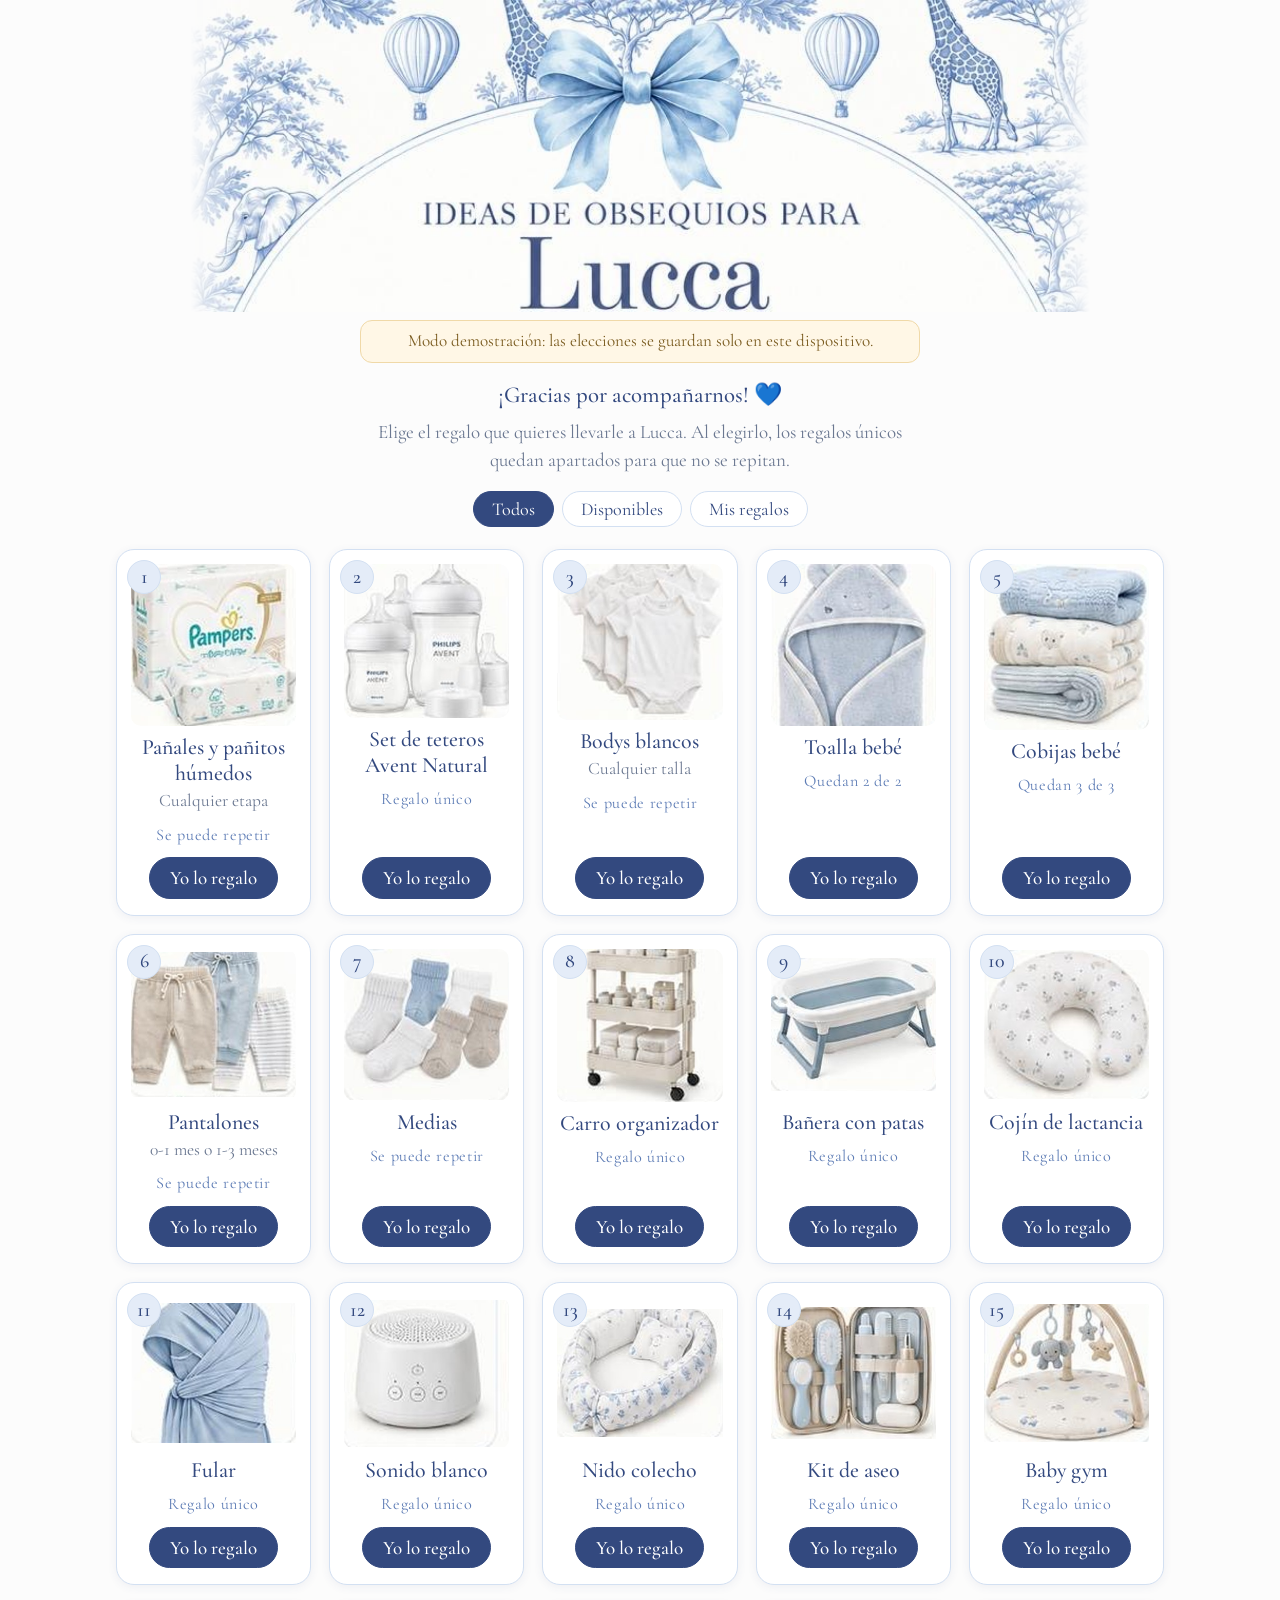
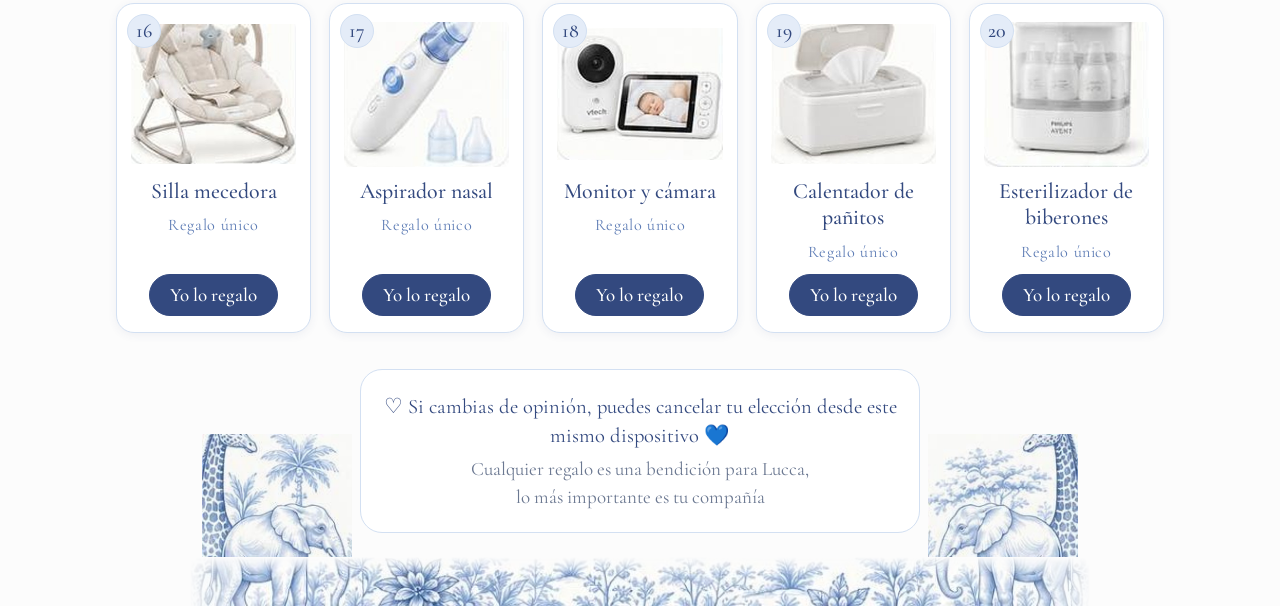
==== index.html @ ae788e10 "Sitio de lista de regalos para el baby shower de Lucca Página estática con los 20 regalos, reservas " ====
<!doctype html>
<html lang="es">
<head>
  <meta charset="utf-8">
  <meta name="viewport" content="width=device-width, initial-scale=1">
  <title>Regalos para Lucca</title>
  <meta name="description" content="Lista de regalos del baby shower de Lucca. Elige el tuyo para que no se repita.">
  <meta property="og:title" content="Ideas de obsequios para Lucca">
  <meta property="og:description" content="Elige el regalo que llevarás para que no se repita 💙">
  <meta property="og:image" content="img/deco/encabezado.jpg">
  <link rel="icon" href="data:image/svg+xml,<svg xmlns='http://www.w3.org/2000/svg' viewBox='0 0 100 100'><text y='.9em' font-size='90'>💙</text></svg>">
  <link rel="preconnect" href="https://fonts.googleapis.com">
  <link rel="preconnect" href="https://fonts.gstatic.com" crossorigin>
  <link href="https://fonts.googleapis.com/css2?family=Cormorant+Garamond:ital,wght@0,400;0,500;0,600;1,400&display=swap" rel="stylesheet">
  <link rel="stylesheet" href="css/estilos.css">
</head>
<body>
  <header class="hero">
    <img src="img/deco/encabezado.jpg" alt="Ideas de obsequios para Lucca">
  </header>

  <main class="pagina">
    <p id="aviso-demo" class="aviso-demo" hidden>
      Modo demostración: las elecciones se guardan solo en este dispositivo.
    </p>

    <section class="intro">
      <p class="saludo" id="saludo"></p>
      <p>
        Elige el regalo que quieres llevarle a Lucca. Al elegirlo, los regalos únicos
        quedan apartados para que no se repitan.
      </p>
    </section>

    <nav class="filtros" aria-label="Filtrar regalos">
      <button type="button" class="filtro activo" data-filtro="todos">Todos</button>
      <button type="button" class="filtro" data-filtro="disponibles">Disponibles</button>
      <button type="button" class="filtro" data-filtro="mios">Mis regalos</button>
    </nav>

    <p id="cargando" class="estado-carga">Cargando la lista…</p>
    <ol id="lista" class="lista" aria-live="polite"></ol>

    <div class="cierre">
    <img class="elefante" src="img/deco/elefante-izq.jpg" alt="">
    <section class="nota">
      <p class="nota-principal">
        <span aria-hidden="true">♡</span>
        Si cambias de opinión, puedes cancelar tu elección desde este mismo dispositivo
        <span aria-hidden="true">💙</span>
      </p>
      <p>Cualquier regalo es una bendición para Lucca,<br>lo más importante es tu compañía</p>
    </section>
    <img class="elefante" src="img/deco/elefante-der.jpg" alt="">
    </div>
  </main>

  <footer class="pie">
    <img src="img/deco/pie.jpg" alt="">
  </footer>

  <!-- Diálogo para confirmar el regalo -->
  <dialog id="dialogo" class="dialogo">
    <form method="dialog" id="form-reserva">
      <img id="dlg-img" class="dlg-img" alt="">
      <h2 id="dlg-titulo"></h2>
      <p id="dlg-sub" class="dlg-sub"></p>
      <label for="dlg-nombre">Tu nombre</label>
      <input id="dlg-nombre" name="nombre" autocomplete="name" maxlength="60" required
             placeholder="Ej: Tía María">
      <p id="dlg-error" class="dlg-error" role="alert"></p>
      <div class="dlg-botones">
        <button type="button" class="btn btn-sec" id="dlg-cancelar">Volver</button>
        <button type="submit" class="btn" id="dlg-ok">Confirmar regalo</button>
      </div>
    </form>
  </dialog>

  <div id="toast" class="toast" role="status" hidden></div>

  <script src="js/config.js"></script>
  <script src="js/regalos.js"></script>
  <script src="js/api.js"></script>
  <script src="js/app.js"></script>
</body>
</html>
---- css/estilos.css ----
:root {
  --papel: #fcfcfc;
  --tarjeta: #ffffff;
  --azul-oscuro: #33497f;
  --azul: #5d7cb5;
  --azul-claro: #a9c2e6;
  --azul-pastel: #e4ecf8;
  --borde: #d3e0f2;
  --texto: #3a4660;
  --texto-suave: #6b7891;
  --ok: #5d7cb5;
  --radio: 18px;
  --sombra: 0 2px 10px rgba(51, 73, 127, 0.07);
  color-scheme: light;
}

* { box-sizing: border-box; }

html, body { margin: 0; }

body {
  background: var(--papel);
  color: var(--texto);
  font-family: "Cormorant Garamond", Georgia, "Times New Roman", serif;
  font-size: 19px;
  line-height: 1.45;
  -webkit-font-smoothing: antialiased;
}

img { max-width: 100%; display: block; }

/* ---------- encabezado y pie con la ilustración original ---------- */
.hero, .pie {
  display: flex;
  justify-content: center;
  overflow: hidden;
}
.hero img, .pie img {
  width: 100%;
  max-width: 900px;
  height: auto;
  -webkit-mask-image: linear-gradient(to right, transparent 0, #000 6%, #000 94%, transparent 100%);
          mask-image: linear-gradient(to right, transparent 0, #000 6%, #000 94%, transparent 100%);
}
.pie { margin-top: 0; }
.pie img {
  -webkit-mask-image: linear-gradient(to bottom, transparent 0, #000 35%),
                      linear-gradient(to right, transparent 0, #000 6%, #000 94%, transparent 100%);
  -webkit-mask-composite: source-in;
          mask-image: linear-gradient(to bottom, transparent 0, #000 35%),
                      linear-gradient(to right, transparent 0, #000 6%, #000 94%, transparent 100%);
          mask-composite: intersect;
}

.pagina {
  max-width: 1080px;
  margin: 0 auto;
  padding: 0 16px;
}

/* ---------- textos ---------- */
.intro {
  text-align: center;
  max-width: 560px;
  margin: 4px auto 18px;
  color: var(--texto-suave);
}
.intro p { margin: 0 0 6px; }
.saludo {
  color: var(--azul-oscuro);
  font-size: 1.2em;
  font-weight: 500;
}
.saludo button {
  font: inherit;
  font-size: 0.8em;
  color: var(--azul);
  background: none;
  border: 0;
  text-decoration: underline;
  cursor: pointer;
  padding: 0 4px;
}

.aviso-demo {
  background: #fff7e6;
  border: 1px solid #f0d9a8;
  color: #7a5b1f;
  border-radius: 12px;
  padding: 8px 14px;
  text-align: center;
  font-size: 0.9em;
  margin: 8px auto 16px;
  max-width: 560px;
}

/* ---------- filtros ---------- */
.filtros {
  display: flex;
  justify-content: center;
  gap: 8px;
  flex-wrap: wrap;
  margin-bottom: 22px;
}
.filtro {
  font: inherit;
  font-size: 0.95em;
  color: var(--azul-oscuro);
  background: var(--tarjeta);
  border: 1px solid var(--borde);
  border-radius: 999px;
  padding: 4px 18px;
  cursor: pointer;
  transition: background 0.15s, color 0.15s;
}
.filtro:hover { background: var(--azul-pastel); }
.filtro.activo {
  background: var(--azul-oscuro);
  border-color: var(--azul-oscuro);
  color: #fff;
}

.estado-carga {
  text-align: center;
  color: var(--texto-suave);
  font-style: italic;
}

/* ---------- tarjetas ---------- */
.lista {
  list-style: none;
  margin: 0;
  padding: 0;
  display: grid;
  grid-template-columns: repeat(auto-fill, minmax(190px, 1fr));
  gap: 18px;
}

.regalo {
  position: relative;
  background: var(--tarjeta);
  border: 1px solid var(--borde);
  border-radius: var(--radio);
  box-shadow: var(--sombra);
  padding: 14px 14px 16px;
  display: flex;
  flex-direction: column;
  align-items: center;
  text-align: center;
  transition: transform 0.15s, box-shadow 0.15s, opacity 0.2s;
}
.regalo:hover { transform: translateY(-2px); box-shadow: 0 6px 18px rgba(51, 73, 127, 0.12); }

.numero {
  position: absolute;
  top: 10px;
  left: 10px;
  width: 34px;
  height: 34px;
  border-radius: 50%;
  background: var(--azul-pastel);
  border: 1px solid var(--borde);
  color: var(--azul-oscuro);
  display: grid;
  place-items: center;
  font-size: 1.05em;
  font-weight: 500;
  z-index: 1;
}

.foto {
  width: 100%;
  aspect-ratio: 1 / 0.92;
  display: grid;
  place-items: center;
  margin-bottom: 8px;
}
.foto img {
  width: 100%;
  height: 100%;
  object-fit: contain;
  mix-blend-mode: multiply;
  border-radius: 10px;
}

.regalo h3 {
  margin: 0;
  font-size: 1.15em;
  font-weight: 500;
  color: var(--azul-oscuro);
  line-height: 1.2;
}
.detalle {
  margin: 2px 0 0;
  font-size: 0.92em;
  color: var(--texto-suave);
}

.etiqueta {
  margin: 10px 0 10px;
  font-size: 0.85em;
  letter-spacing: 0.04em;
  color: var(--azul);
  min-height: 1.3em;
}

.btn {
  font: inherit;
  font-size: 1em;
  font-weight: 500;
  border: 1px solid var(--azul-oscuro);
  background: var(--azul-oscuro);
  color: #fff;
  border-radius: 999px;
  padding: 6px 20px;
  cursor: pointer;
  margin-top: auto;
  transition: background 0.15s, transform 0.1s;
}
.btn:hover { background: #2a3d6c; }
.btn:active { transform: scale(0.97); }
.btn:disabled { opacity: 0.55; cursor: default; }
.btn-sec {
  background: var(--tarjeta);
  color: var(--azul-oscuro);
}
.btn-sec:hover { background: var(--azul-pastel); }

.btn-link {
  font: inherit;
  font-size: 0.85em;
  background: none;
  border: 0;
  color: var(--texto-suave);
  text-decoration: underline;
  cursor: pointer;
  margin-top: 6px;
}

/* elegido por otra persona */
.regalo.agotado { opacity: 0.6; }
.regalo.agotado .foto img { filter: grayscale(0.5); }
.regalo.agotado .sello {
  margin-top: auto;
  color: var(--texto-suave);
  font-style: italic;
}

/* elegido por mí */
.regalo.mio {
  border: 2px solid var(--azul-claro);
  background: linear-gradient(#fff, #f4f8fe);
}
.regalo.mio .sello {
  margin-top: auto;
  color: var(--azul-oscuro);
  font-weight: 600;
}

.vacio {
  grid-column: 1 / -1;
  text-align: center;
  color: var(--texto-suave);
  font-style: italic;
  padding: 24px 0;
}

/* ---------- nota final (como en la tarjeta) ---------- */
.cierre {
  display: flex;
  align-items: flex-end;
  justify-content: center;
  gap: 8px;
  margin-top: 36px;
}
.cierre .elefante { width: 150px; flex: none; mix-blend-mode: multiply; }
.nota {
  margin: 0 0 24px;
  max-width: 560px;
  border: 1px solid var(--borde);
  border-radius: 22px;
  background: var(--tarjeta);
  padding: 18px 22px;
  text-align: center;
  color: var(--texto-suave);
}
.nota p { margin: 4px 0; }
.nota-principal { color: var(--azul-oscuro); font-size: 1.08em; }

/* ---------- diálogo ---------- */
.dialogo {
  border: 1px solid var(--borde);
  border-radius: 24px;
  padding: 24px 22px 20px;
  width: min(380px, calc(100vw - 32px));
  background: var(--tarjeta);
  color: var(--texto);
  box-shadow: 0 20px 50px rgba(51, 73, 127, 0.25);
  text-align: center;
}
.dialogo::backdrop { background: rgba(51, 73, 127, 0.28); backdrop-filter: blur(2px); }
.dlg-img {
  max-height: 140px;
  width: auto;
  margin: 0 auto 8px;
  mix-blend-mode: multiply;
}
.dialogo h2 {
  margin: 0;
  font-weight: 500;
  color: var(--azul-oscuro);
  font-size: 1.5em;
  line-height: 1.15;
}
.dlg-sub { margin: 4px 0 14px; color: var(--texto-suave); font-size: 0.95em; }
.dialogo label {
  display: block;
  text-align: left;
  font-size: 0.9em;
  color: var(--texto-suave);
  margin-bottom: 4px;
}
.dialogo input {
  width: 100%;
  font: inherit;
  font-size: 1.05em;
  padding: 8px 14px;
  border: 1px solid var(--borde);
  border-radius: 12px;
  color: var(--texto);
  background: #fff;
}
.dialogo input:focus { outline: 2px solid var(--azul-claro); border-color: var(--azul-claro); }
.dlg-error { color: #a1414b; min-height: 1.3em; margin: 6px 0 4px; font-size: 0.92em; }
.dlg-botones { display: flex; gap: 10px; justify-content: center; }
.dlg-botones .btn { margin-top: 0; }

/* ---------- aviso flotante ---------- */
.toast {
  position: fixed;
  left: 50%;
  bottom: 20px;
  transform: translateX(-50%);
  background: var(--azul-oscuro);
  color: #fff;
  padding: 10px 20px;
  border-radius: 999px;
  box-shadow: var(--sombra);
  z-index: 10;
  max-width: calc(100vw - 32px);
  text-align: center;
}

@media (max-width: 720px) {
  .cierre .elefante { display: none; }
}

@media (max-width: 520px) {
  body { font-size: 17px; }
  .lista { grid-template-columns: repeat(2, 1fr); gap: 12px; }
  .regalo { padding: 10px 10px 12px; }
  .numero { width: 28px; height: 28px; font-size: 0.95em; top: 8px; left: 8px; }
  .btn { padding: 5px 14px; }
}

@media (prefers-reduced-motion: reduce) {
  * { transition: none !important; }
}
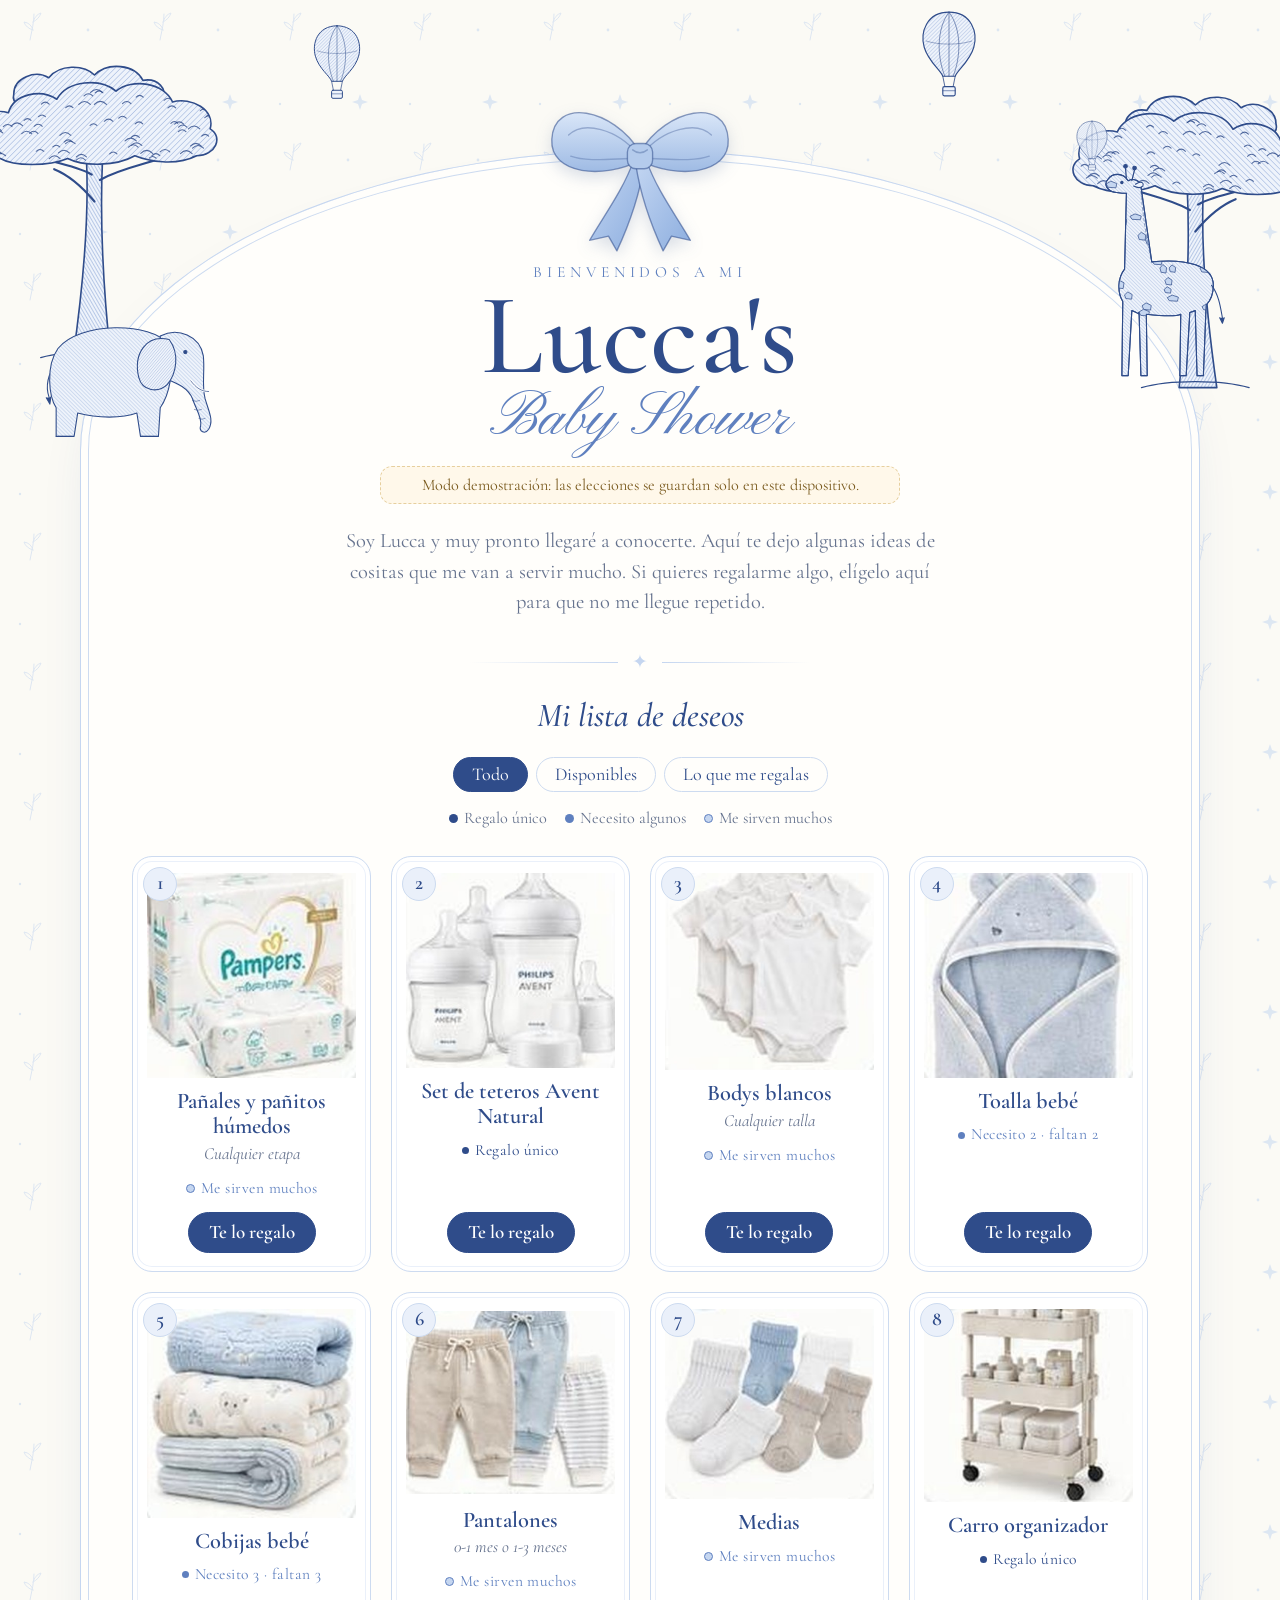
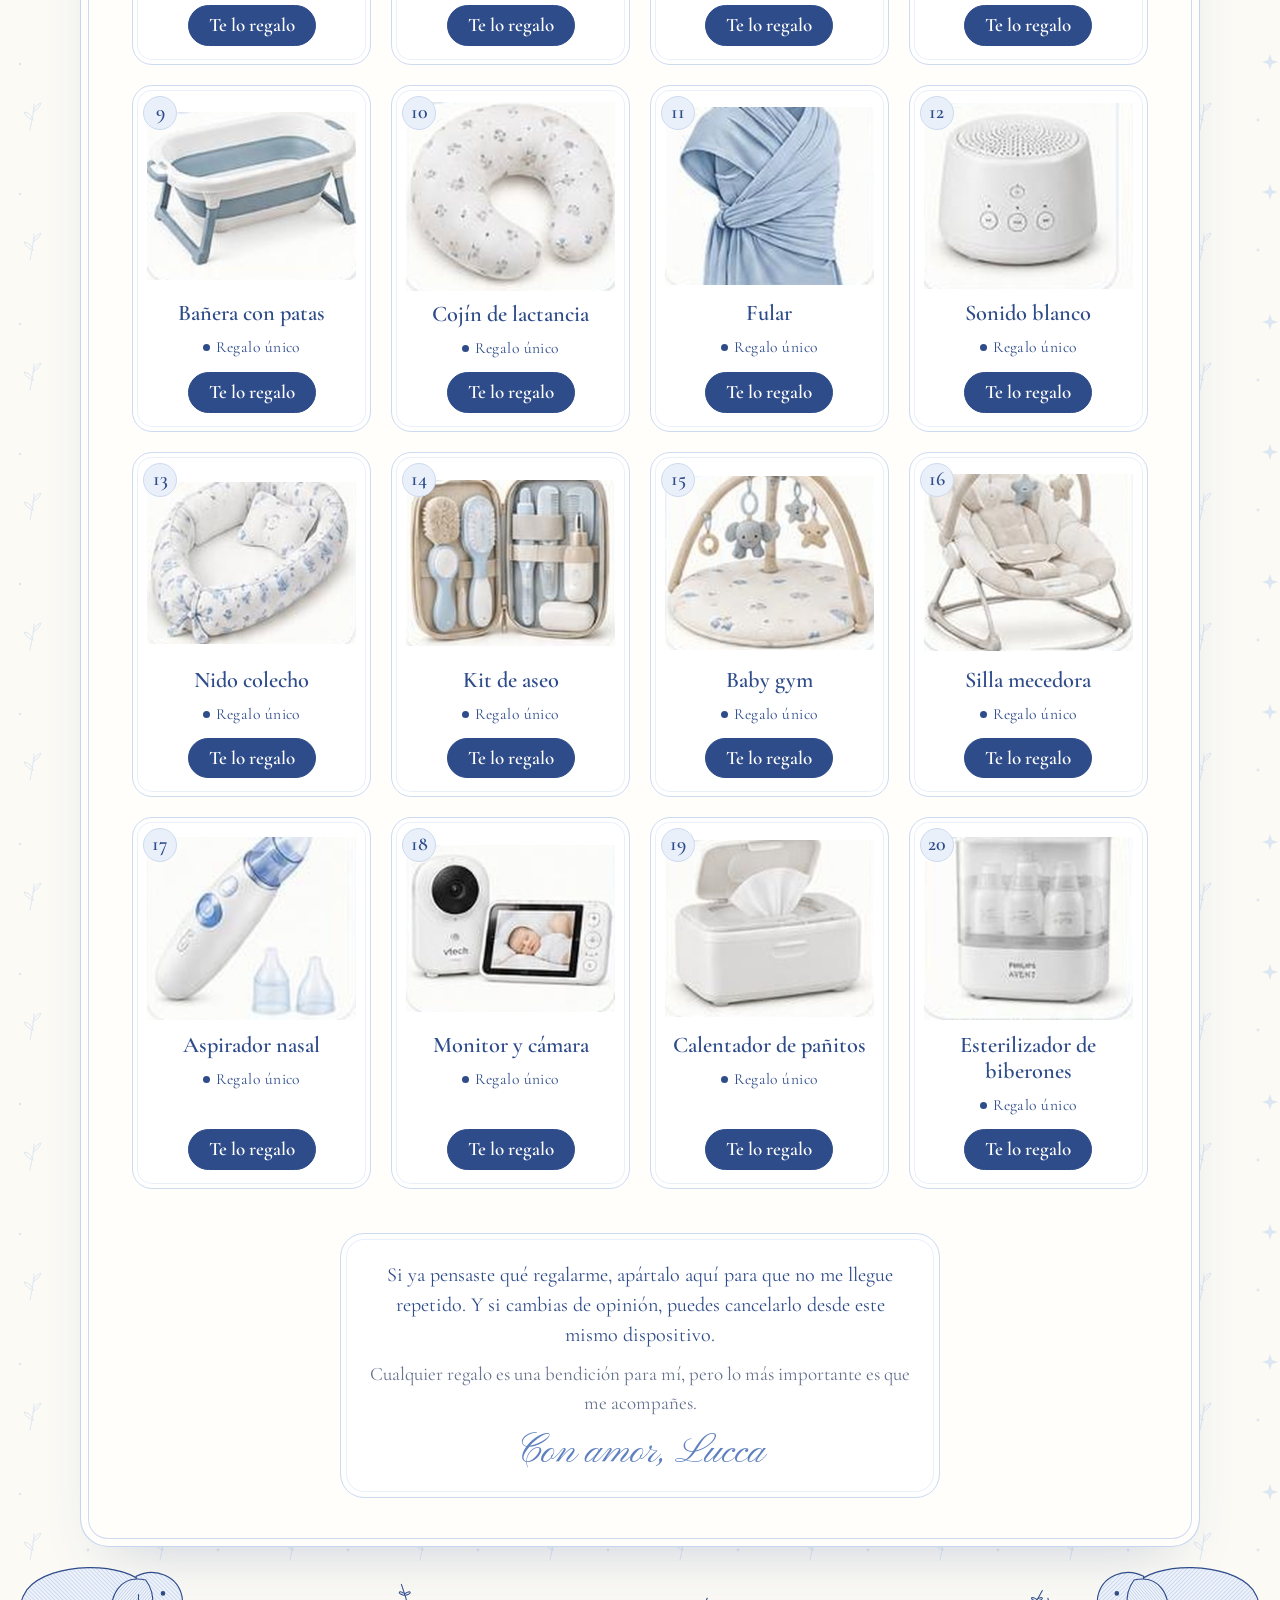
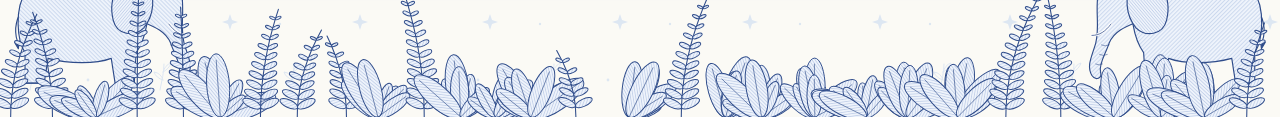
==== commit fc76f151: "Rediseño: Lucca's Baby Shower en primera persona con ilustraciones propias Escena toile (moño, globo" ====
--- a/index.html
+++ b/index.html
@@ -3,23 +3,40 @@
 <head>
   <meta charset="utf-8">
   <meta name="viewport" content="width=device-width, initial-scale=1">
-  <title>Regalos para Lucca</title>
-  <meta name="description" content="Lista de regalos del baby shower de Lucca. Elige el tuyo para que no se repita.">
-  <meta property="og:title" content="Ideas de obsequios para Lucca">
-  <meta property="og:description" content="Elige el regalo que llevarás para que no se repita 💙">
-  <meta property="og:image" content="img/deco/encabezado.jpg">
-  <link rel="icon" href="data:image/svg+xml,<svg xmlns='http://www.w3.org/2000/svg' viewBox='0 0 100 100'><text y='.9em' font-size='90'>💙</text></svg>">
+  <title>Lucca's Baby Shower</title>
+  <meta name="description" content="¡Hola! Soy Lucca. Aquí está mi lista de regalos: elige el tuyo para que no me llegue repetido.">
+  <meta property="og:title" content="Lucca's Baby Shower">
+  <meta property="og:description" content="¡Hola! Soy Lucca 💙 Elige mi regalo aquí para que no me llegue repetido.">
+  <meta name="theme-color" content="#fbfaf5">
+  <link rel="icon" href="img/ilustraciones/mono.svg" type="image/svg+xml">
   <link rel="preconnect" href="https://fonts.googleapis.com">
   <link rel="preconnect" href="https://fonts.gstatic.com" crossorigin>
-  <link href="https://fonts.googleapis.com/css2?family=Cormorant+Garamond:ital,wght@0,400;0,500;0,600;1,400&display=swap" rel="stylesheet">
+  <link href="https://fonts.googleapis.com/css2?family=Cormorant+Garamond:ital,wght@0,400;0,500;0,600;1,400;1,500&family=Pinyon+Script&display=swap" rel="stylesheet">
   <link rel="stylesheet" href="css/estilos.css">
 </head>
 <body>
-  <header class="hero">
-    <img src="img/deco/encabezado.jpg" alt="Ideas de obsequios para Lucca">
-  </header>
+  <!-- Escena ilustrada (decorativa) -->
+  <div class="escena" aria-hidden="true">
+    <img class="deco arbol arbol-izq" src="img/ilustraciones/acacia.svg" alt="">
+    <img class="deco elefante-escena" src="img/ilustraciones/elefante.svg" alt="">
+    <img class="deco arbol arbol-der" src="img/ilustraciones/acacia.svg" alt="">
+    <img class="deco jirafa" src="img/ilustraciones/jirafa.svg" alt="">
+    <img class="deco globo globo-1" src="img/ilustraciones/globo.svg" alt="">
+    <img class="deco globo globo-2" src="img/ilustraciones/globo.svg" alt="">
+    <img class="deco globo globo-3" src="img/ilustraciones/globo.svg" alt="">
+  </div>
 
-  <main class="pagina">
+  <main class="arco">
+    <img class="mono" src="img/ilustraciones/mono.svg" alt="" aria-hidden="true">
+
+    <header class="titulo">
+      <p class="antetitulo">Bienvenidos a mi</p>
+      <h1>
+        <span class="nombre">Lucca's</span>
+        <span class="evento">Baby Shower</span>
+      </h1>
+    </header>
+
     <p id="aviso-demo" class="aviso-demo" hidden>
       Modo demostración: las elecciones se guardan solo en este dispositivo.
     </p>
@@ -27,51 +44,64 @@
     <section class="intro">
       <p class="saludo" id="saludo"></p>
       <p>
-        Elige el regalo que quieres llevarle a Lucca. Al elegirlo, los regalos únicos
-        quedan apartados para que no se repitan.
+        Soy Lucca y muy pronto llegaré a conocerte. Aquí te dejo algunas ideas de
+        cositas que me van a servir mucho. Si quieres regalarme algo, elígelo aquí
+        para que no me llegue repetido.
       </p>
     </section>
 
+    <div class="ornamento" aria-hidden="true"><span>✦</span></div>
+
+    <h2 class="subtitulo">Mi lista de deseos</h2>
+
     <nav class="filtros" aria-label="Filtrar regalos">
-      <button type="button" class="filtro activo" data-filtro="todos">Todos</button>
+      <button type="button" class="filtro activo" data-filtro="todos">Todo</button>
       <button type="button" class="filtro" data-filtro="disponibles">Disponibles</button>
-      <button type="button" class="filtro" data-filtro="mios">Mis regalos</button>
+      <button type="button" class="filtro" data-filtro="mios">Lo que me regalas</button>
     </nav>
 
-    <p id="cargando" class="estado-carga">Cargando la lista…</p>
+    <p class="leyenda">
+      <span><i class="punto unico"></i>Regalo único</span>
+      <span><i class="punto cupo"></i>Necesito algunos</span>
+      <span><i class="punto varios"></i>Me sirven muchos</span>
+    </p>
+
+    <p id="cargando" class="estado-carga">Cargando mi lista…</p>
     <ol id="lista" class="lista" aria-live="polite"></ol>
 
-    <div class="cierre">
-    <img class="elefante" src="img/deco/elefante-izq.jpg" alt="">
     <section class="nota">
       <p class="nota-principal">
-        <span aria-hidden="true">♡</span>
-        Si cambias de opinión, puedes cancelar tu elección desde este mismo dispositivo
-        <span aria-hidden="true">💙</span>
+        Si ya pensaste qué regalarme, apártalo aquí para que no me llegue repetido.
+        Y si cambias de opinión, puedes cancelarlo desde este mismo dispositivo.
       </p>
-      <p>Cualquier regalo es una bendición para Lucca,<br>lo más importante es tu compañía</p>
+      <p>
+        Cualquier regalo es una bendición para mí,
+        pero lo más importante es que me acompañes.
+      </p>
+      <p class="firma">Con amor, Lucca</p>
     </section>
-    <img class="elefante" src="img/deco/elefante-der.jpg" alt="">
-    </div>
   </main>
 
-  <footer class="pie">
-    <img src="img/deco/pie.jpg" alt="">
+  <footer class="pie" aria-hidden="true">
+    <img class="pie-elefante pie-elefante-izq" src="img/ilustraciones/elefante.svg" alt="">
+    <img class="pie-elefante pie-elefante-der" src="img/ilustraciones/elefante.svg" alt="">
+    <img class="follaje" src="img/ilustraciones/follaje.svg" alt="">
   </footer>
 
   <!-- Diálogo para confirmar el regalo -->
   <dialog id="dialogo" class="dialogo">
     <form method="dialog" id="form-reserva">
-      <img id="dlg-img" class="dlg-img" alt="">
+      <div class="dlg-foto"><img id="dlg-img" alt=""></div>
+      <p class="dlg-ante">¿Me regalas…?</p>
       <h2 id="dlg-titulo"></h2>
       <p id="dlg-sub" class="dlg-sub"></p>
-      <label for="dlg-nombre">Tu nombre</label>
+      <label for="dlg-nombre">¿Cómo te llamas?</label>
       <input id="dlg-nombre" name="nombre" autocomplete="name" maxlength="60" required
              placeholder="Ej: Tía María">
       <p id="dlg-error" class="dlg-error" role="alert"></p>
       <div class="dlg-botones">
         <button type="button" class="btn btn-sec" id="dlg-cancelar">Volver</button>
-        <button type="submit" class="btn" id="dlg-ok">Confirmar regalo</button>
+        <button type="submit" class="btn" id="dlg-ok">¡Sí, te lo regalo!</button>
       </div>
     </form>
   </dialog>
--- a/css/estilos.css
+++ b/css/estilos.css
@@ -1,155 +1,277 @@
+/* Lucca's Baby Shower — estilo toile azul: grabado a línea sobre papel crema */
+
 :root {
-  --papel: #fcfcfc;
-  --tarjeta: #ffffff;
-  --azul-oscuro: #33497f;
-  --azul: #5d7cb5;
-  --azul-claro: #a9c2e6;
-  --azul-pastel: #e4ecf8;
-  --borde: #d3e0f2;
-  --texto: #3a4660;
-  --texto-suave: #6b7891;
-  --ok: #5d7cb5;
-  --radio: 18px;
-  --sombra: 0 2px 10px rgba(51, 73, 127, 0.07);
+  --papel: #fbfaf5;
+  --tarjeta: #fffefb;
+  --tinta: #2f4c8a;        /* azul toile */
+  --tinta-fuerte: #22396c;
+  --azul: #5f80bf;
+  --azul-claro: #c5d6f0;
+  --azul-pastel: #eaf0fa;
+  --linea: #cddbf0;
+  --texto: #34405a;
+  --texto-suave: #66738e;
+  --rojo: #a1414b;
+
+  --serif: "Cormorant Garamond", "Garamond", "Times New Roman", serif;
+  --script: "Pinyon Script", "Snell Roundhand", cursive;
+
+  --radio: 20px;
+  --arco-x: min(50vw, 560px);
+  --arco-y: 300px;
   color-scheme: light;
 }
 
 * { box-sizing: border-box; }
-
-html, body { margin: 0; }
+html, body { margin: 0; overflow-x: clip; }
+img { max-width: 100%; display: block; }
 
 body {
-  background: var(--papel);
+  min-height: 100vh;
+  background-color: var(--papel);
+  background-image: url("../img/ilustraciones/patron.svg");
   color: var(--texto);
-  font-family: "Cormorant Garamond", Georgia, "Times New Roman", serif;
+  font-family: var(--serif);
   font-size: 19px;
-  line-height: 1.45;
+  line-height: 1.5;
   -webkit-font-smoothing: antialiased;
-}
-
-img { max-width: 100%; display: block; }
-
-/* ---------- encabezado y pie con la ilustración original ---------- */
-.hero, .pie {
-  display: flex;
-  justify-content: center;
+  overflow-x: hidden;
+  position: relative;
+}
+
+/* ================= escena ilustrada ================= */
+.escena {
+  position: absolute;
+  inset: 0 0 auto 0;
+  height: 560px;
   overflow: hidden;
-}
-.hero img, .pie img {
-  width: 100%;
-  max-width: 900px;
-  height: auto;
-  -webkit-mask-image: linear-gradient(to right, transparent 0, #000 6%, #000 94%, transparent 100%);
-          mask-image: linear-gradient(to right, transparent 0, #000 6%, #000 94%, transparent 100%);
-}
-.pie { margin-top: 0; }
-.pie img {
-  -webkit-mask-image: linear-gradient(to bottom, transparent 0, #000 35%),
-                      linear-gradient(to right, transparent 0, #000 6%, #000 94%, transparent 100%);
-  -webkit-mask-composite: source-in;
-          mask-image: linear-gradient(to bottom, transparent 0, #000 35%),
-                      linear-gradient(to right, transparent 0, #000 6%, #000 94%, transparent 100%);
-          mask-composite: intersect;
-}
-
-.pagina {
-  max-width: 1080px;
-  margin: 0 auto;
-  padding: 0 16px;
-}
-
-/* ---------- textos ---------- */
+  pointer-events: none;
+  z-index: 2; /* las ilustraciones enmarcan las esquinas del arco, como en la invitación */
+}
+.deco { position: absolute; height: auto; }
+
+.arbol { width: clamp(150px, 21vw, 300px); top: 40px; }
+.arbol-izq { left: max(-40px, calc(50% - 760px)); }
+.arbol-der { right: max(-50px, calc(50% - 780px)); transform: scaleX(-1); top: 70px; }
+
+.elefante-escena {
+  width: clamp(130px, 15vw, 210px);
+  left: max(40px, calc(50% - 640px));
+  top: 300px;
+  transform: scaleX(-1);
+}
+.jirafa {
+  width: clamp(110px, 12vw, 170px);
+  right: max(30px, calc(50% - 650px));
+  top: 150px;
+  transform: scaleX(-1);
+}
+
+.globo { width: 54px; animation: flotar 7s ease-in-out infinite; }
+.globo-1 { left: calc(50% - 330px); top: 24px; }
+.globo-2 { right: calc(50% - 340px); top: 10px; width: 62px; animation-delay: -2.5s; }
+.globo-3 { right: calc(50% - 470px); top: 120px; width: 36px; animation-delay: -4.5s; opacity: 0.8; }
+
+@keyframes flotar {
+  0%, 100% { translate: 0 0; rotate: -2deg; }
+  50%      { translate: 0 -12px; rotate: 2deg; }
+}
+
+/* ================= el arco (tarjeta principal) ================= */
+.arco {
+  position: relative;
+  z-index: 1;
+  max-width: 1120px;
+  margin: 150px auto 0;
+  padding: 110px clamp(16px, 4vw, 56px) 48px;
+  background: var(--tarjeta);
+  border: 1.5px solid var(--azul-claro);
+  border-radius: var(--arco-x) var(--arco-x) 28px 28px / var(--arco-y) var(--arco-y) 28px 28px;
+  /* segunda línea interior, como el marco de la invitación */
+  box-shadow:
+    inset 0 0 0 7px var(--tarjeta),
+    inset 0 0 0 8px var(--linea),
+    0 30px 60px -30px rgba(47, 76, 138, 0.25);
+}
+
+.mono {
+  position: absolute;
+  top: -58px;
+  left: 50%;
+  width: clamp(150px, 22vw, 210px);
+  translate: -50% 0;
+  filter: drop-shadow(0 6px 8px rgba(47, 76, 138, 0.18));
+  animation: aparecer 0.9s ease-out both;
+}
+
+/* ================= título ================= */
+.titulo { text-align: center; }
+.antetitulo {
+  margin: 0;
+  font-size: 0.82em;
+  letter-spacing: 0.32em;
+  text-transform: uppercase;
+  color: var(--azul);
+  animation: aparecer 0.8s 0.1s ease-out both;
+}
+h1 {
+  margin: 0;
+  line-height: 0.9;
+  font-weight: 500;
+  color: var(--tinta);
+}
+h1 .nombre {
+  display: block;
+  font-size: clamp(3.6rem, 12vw, 7.2rem);
+  letter-spacing: 0.01em;
+  animation: aparecer 0.9s 0.2s ease-out both;
+}
+h1 .evento {
+  display: block;
+  font-family: var(--script);
+  font-weight: 400;
+  font-size: clamp(2.2rem, 6.5vw, 3.8rem);
+  color: var(--azul);
+  margin-top: 0.08em;
+  animation: aparecer 0.9s 0.35s ease-out both;
+}
+
+@keyframes aparecer {
+  from { opacity: 0; transform: translateY(10px); }
+  to   { opacity: 1; transform: none; }
+}
+
+/* ================= textos ================= */
 .intro {
   text-align: center;
-  max-width: 560px;
-  margin: 4px auto 18px;
+  max-width: 600px;
+  margin: 22px auto 0;
   color: var(--texto-suave);
+  font-size: 1.08em;
+  animation: aparecer 0.9s 0.5s ease-out both;
 }
 .intro p { margin: 0 0 6px; }
-.saludo {
-  color: var(--azul-oscuro);
-  font-size: 1.2em;
-  font-weight: 500;
-}
+.saludo { color: var(--tinta); font-size: 1.15em; font-weight: 500; }
+.saludo:empty { display: none; }
 .saludo button {
   font: inherit;
-  font-size: 0.8em;
+  font-size: 0.75em;
   color: var(--azul);
   background: none;
   border: 0;
   text-decoration: underline;
+  text-underline-offset: 3px;
   cursor: pointer;
   padding: 0 4px;
 }
 
 .aviso-demo {
-  background: #fff7e6;
-  border: 1px solid #f0d9a8;
+  background: #fff8ea;
+  border: 1px dashed #e6cf9e;
   color: #7a5b1f;
   border-radius: 12px;
-  padding: 8px 14px;
-  text-align: center;
-  font-size: 0.9em;
-  margin: 8px auto 16px;
-  max-width: 560px;
-}
-
-/* ---------- filtros ---------- */
+  padding: 6px 14px;
+  text-align: center;
+  font-size: 0.85em;
+  margin: 18px auto 0;
+  max-width: 520px;
+}
+
+.ornamento {
+  display: flex;
+  align-items: center;
+  gap: 14px;
+  max-width: 340px;
+  margin: 30px auto 14px;
+  color: var(--azul-claro);
+}
+.ornamento::before, .ornamento::after {
+  content: "";
+  flex: 1;
+  height: 1px;
+  background: linear-gradient(to var(--dir, right), transparent, var(--azul-claro));
+}
+.ornamento::after { --dir: left; }
+
+.subtitulo {
+  text-align: center;
+  font-weight: 500;
+  font-style: italic;
+  font-size: clamp(1.6rem, 4vw, 2.1rem);
+  color: var(--tinta);
+  margin: 0 0 16px;
+}
+
+/* ================= filtros y leyenda ================= */
 .filtros {
   display: flex;
   justify-content: center;
   gap: 8px;
   flex-wrap: wrap;
-  margin-bottom: 22px;
 }
 .filtro {
   font: inherit;
   font-size: 0.95em;
-  color: var(--azul-oscuro);
+  color: var(--tinta);
   background: var(--tarjeta);
-  border: 1px solid var(--borde);
+  border: 1px solid var(--linea);
   border-radius: 999px;
-  padding: 4px 18px;
+  padding: 3px 18px;
   cursor: pointer;
-  transition: background 0.15s, color 0.15s;
+  transition: background 0.2s, color 0.2s, border-color 0.2s;
 }
 .filtro:hover { background: var(--azul-pastel); }
-.filtro.activo {
-  background: var(--azul-oscuro);
-  border-color: var(--azul-oscuro);
-  color: #fff;
-}
-
-.estado-carga {
-  text-align: center;
+.filtro.activo { background: var(--tinta); border-color: var(--tinta); color: #fff; }
+
+.leyenda {
+  display: flex;
+  justify-content: center;
+  flex-wrap: wrap;
+  gap: 4px 18px;
+  margin: 14px 0 26px;
+  font-size: 0.85em;
   color: var(--texto-suave);
-  font-style: italic;
-}
-
-/* ---------- tarjetas ---------- */
+}
+.leyenda span { display: inline-flex; align-items: center; gap: 6px; }
+.punto { width: 9px; height: 9px; border-radius: 50%; display: inline-block; }
+.punto.unico  { background: var(--tinta); }
+.punto.cupo   { background: var(--azul); }
+.punto.varios { background: var(--azul-claro); border: 1px solid var(--azul); }
+
+.estado-carga { text-align: center; color: var(--texto-suave); font-style: italic; }
+
+/* ================= tarjetas de regalo ================= */
 .lista {
   list-style: none;
   margin: 0;
   padding: 0;
   display: grid;
   grid-template-columns: repeat(auto-fill, minmax(190px, 1fr));
-  gap: 18px;
+  gap: 20px;
 }
 
 .regalo {
   position: relative;
-  background: var(--tarjeta);
-  border: 1px solid var(--borde);
+  background: #fff;
+  border: 1px solid var(--linea);
   border-radius: var(--radio);
-  box-shadow: var(--sombra);
-  padding: 14px 14px 16px;
+  box-shadow: inset 0 0 0 4px #fff, inset 0 0 0 5px var(--azul-pastel);
+  padding: 16px 14px 18px;
   display: flex;
   flex-direction: column;
   align-items: center;
   text-align: center;
-  transition: transform 0.15s, box-shadow 0.15s, opacity 0.2s;
-}
-.regalo:hover { transform: translateY(-2px); box-shadow: 0 6px 18px rgba(51, 73, 127, 0.12); }
+  transition: transform 0.25s ease, box-shadow 0.25s ease, opacity 0.3s;
+}
+.lista.entrada .regalo {
+  animation: aparecer 0.6s ease-out both;
+  animation-delay: calc(var(--i, 0) * 40ms + 0.3s);
+}
+.regalo:hover {
+  transform: translateY(-4px) rotate(-0.4deg);
+  box-shadow: inset 0 0 0 4px #fff, inset 0 0 0 5px var(--azul-pastel),
+              0 14px 26px -14px rgba(47, 76, 138, 0.35);
+}
 
 .numero {
   position: absolute;
@@ -159,71 +281,82 @@
   height: 34px;
   border-radius: 50%;
   background: var(--azul-pastel);
-  border: 1px solid var(--borde);
-  color: var(--azul-oscuro);
+  border: 1px solid var(--linea);
+  color: var(--tinta);
   display: grid;
   place-items: center;
   font-size: 1.05em;
-  font-weight: 500;
+  font-weight: 600;
   z-index: 1;
 }
 
 .foto {
   width: 100%;
-  aspect-ratio: 1 / 0.92;
+  aspect-ratio: 1 / 0.9;
   display: grid;
   place-items: center;
-  margin-bottom: 8px;
+  margin-bottom: 10px;
 }
 .foto img {
   width: 100%;
   height: 100%;
   object-fit: contain;
   mix-blend-mode: multiply;
-  border-radius: 10px;
 }
 
 .regalo h3 {
   margin: 0;
-  font-size: 1.15em;
-  font-weight: 500;
-  color: var(--azul-oscuro);
-  line-height: 1.2;
-}
-.detalle {
-  margin: 2px 0 0;
-  font-size: 0.92em;
-  color: var(--texto-suave);
-}
+  font-size: 1.18em;
+  font-weight: 600;
+  color: var(--tinta);
+  line-height: 1.15;
+}
+.detalle { margin: 2px 0 0; font-size: 0.9em; color: var(--texto-suave); font-style: italic; }
 
 .etiqueta {
-  margin: 10px 0 10px;
-  font-size: 0.85em;
-  letter-spacing: 0.04em;
+  display: inline-flex;
+  align-items: center;
+  gap: 6px;
+  margin: 10px 0 12px;
+  font-size: 0.82em;
+  letter-spacing: 0.03em;
   color: var(--azul);
   min-height: 1.3em;
 }
-
+.etiqueta::before {
+  content: "";
+  width: 7px; height: 7px;
+  border-radius: 50%;
+  background: currentColor;
+  flex: none;
+}
+.etiqueta.unico  { color: var(--tinta); }
+.etiqueta.cupo   { color: var(--azul); }
+.etiqueta.varios { color: var(--azul); }
+.etiqueta.varios::before { background: var(--azul-claro); border: 1px solid var(--azul); }
+
+/* ================= botones ================= */
 .btn {
   font: inherit;
   font-size: 1em;
-  font-weight: 500;
-  border: 1px solid var(--azul-oscuro);
-  background: var(--azul-oscuro);
+  font-weight: 600;
+  border: 1px solid var(--tinta);
+  background: var(--tinta);
   color: #fff;
   border-radius: 999px;
-  padding: 6px 20px;
+  padding: 5px 20px;
   cursor: pointer;
   margin-top: auto;
-  transition: background 0.15s, transform 0.1s;
-}
-.btn:hover { background: #2a3d6c; }
+  transition: background 0.2s, transform 0.1s;
+}
+.btn:hover { background: var(--tinta-fuerte); }
 .btn:active { transform: scale(0.97); }
 .btn:disabled { opacity: 0.55; cursor: default; }
-.btn-sec {
-  background: var(--tarjeta);
-  color: var(--azul-oscuro);
-}
+.btn:focus-visible, .filtro:focus-visible, .btn-link:focus-visible {
+  outline: 2px solid var(--azul);
+  outline-offset: 2px;
+}
+.btn-sec { background: #fff; color: var(--tinta); }
 .btn-sec:hover { background: var(--azul-pastel); }
 
 .btn-link {
@@ -233,29 +366,24 @@
   border: 0;
   color: var(--texto-suave);
   text-decoration: underline;
+  text-underline-offset: 3px;
   cursor: pointer;
-  margin-top: 6px;
+  margin-top: 4px;
+  padding: 2px;
 }
 
 /* elegido por otra persona */
-.regalo.agotado { opacity: 0.6; }
-.regalo.agotado .foto img { filter: grayscale(0.5); }
-.regalo.agotado .sello {
-  margin-top: auto;
-  color: var(--texto-suave);
-  font-style: italic;
-}
+.regalo.agotado { opacity: 0.55; }
+.regalo.agotado .foto img { filter: grayscale(0.6); }
+.regalo.agotado .sello { margin-top: auto; color: var(--texto-suave); font-style: italic; }
 
 /* elegido por mí */
 .regalo.mio {
-  border: 2px solid var(--azul-claro);
-  background: linear-gradient(#fff, #f4f8fe);
-}
-.regalo.mio .sello {
-  margin-top: auto;
-  color: var(--azul-oscuro);
-  font-weight: 600;
-}
+  border-color: var(--azul-claro);
+  background: linear-gradient(#fff, #f3f7fd);
+  box-shadow: inset 0 0 0 4px #fff, inset 0 0 0 5px var(--azul-claro);
+}
+.regalo.mio .sello { margin-top: auto; color: var(--tinta); font-weight: 600; }
 
 .vacio {
   grid-column: 1 / -1;
@@ -265,104 +393,144 @@
   padding: 24px 0;
 }
 
-/* ---------- nota final (como en la tarjeta) ---------- */
-.cierre {
-  display: flex;
-  align-items: flex-end;
-  justify-content: center;
-  gap: 8px;
-  margin-top: 36px;
-}
-.cierre .elefante { width: 150px; flex: none; mix-blend-mode: multiply; }
+/* ================= nota final ================= */
 .nota {
-  margin: 0 0 24px;
-  max-width: 560px;
-  border: 1px solid var(--borde);
-  border-radius: 22px;
-  background: var(--tarjeta);
-  padding: 18px 22px;
+  margin: 44px auto 0;
+  max-width: 600px;
+  border: 1px solid var(--linea);
+  border-radius: 24px;
+  background: #fff;
+  box-shadow: inset 0 0 0 5px #fff, inset 0 0 0 6px var(--azul-pastel);
+  padding: 22px 26px 12px;
   text-align: center;
   color: var(--texto-suave);
 }
 .nota p { margin: 4px 0; }
-.nota-principal { color: var(--azul-oscuro); font-size: 1.08em; }
-
-/* ---------- diálogo ---------- */
+.nota-principal { color: var(--tinta); font-size: 1.06em; margin-bottom: 10px !important; }
+.firma {
+  font-family: var(--script);
+  font-size: 2.1em;
+  color: var(--azul);
+  margin-top: 8px !important;
+  line-height: 1.4;
+}
+
+/* ================= pie con follaje ================= */
+.pie {
+  position: relative;
+  height: 210px;
+  margin-top: -40px;
+  overflow: hidden;
+  pointer-events: none;
+  z-index: 2;
+}
+.follaje {
+  position: absolute;
+  bottom: 0;
+  left: 0;
+  width: 100%;
+  height: 140px;
+}
+.pie-elefante {
+  position: absolute;
+  bottom: 30px;
+  width: clamp(120px, 16vw, 210px);
+}
+.pie-elefante-izq { left: max(8px, calc(50% - 680px)); transform: scaleX(-1); }
+.pie-elefante-der { right: max(8px, calc(50% - 680px)); }
+
+/* ================= diálogo ================= */
 .dialogo {
-  border: 1px solid var(--borde);
-  border-radius: 24px;
-  padding: 24px 22px 20px;
-  width: min(380px, calc(100vw - 32px));
+  border: 1px solid var(--linea);
+  border-radius: 26px;
+  padding: 22px 22px 20px;
+  width: min(390px, calc(100vw - 32px));
   background: var(--tarjeta);
   color: var(--texto);
-  box-shadow: 0 20px 50px rgba(51, 73, 127, 0.25);
-  text-align: center;
-}
-.dialogo::backdrop { background: rgba(51, 73, 127, 0.28); backdrop-filter: blur(2px); }
-.dlg-img {
-  max-height: 140px;
-  width: auto;
-  margin: 0 auto 8px;
-  mix-blend-mode: multiply;
-}
-.dialogo h2 {
-  margin: 0;
-  font-weight: 500;
-  color: var(--azul-oscuro);
-  font-size: 1.5em;
-  line-height: 1.15;
-}
-.dlg-sub { margin: 4px 0 14px; color: var(--texto-suave); font-size: 0.95em; }
-.dialogo label {
-  display: block;
-  text-align: left;
-  font-size: 0.9em;
-  color: var(--texto-suave);
-  margin-bottom: 4px;
-}
+  box-shadow: inset 0 0 0 6px var(--tarjeta), inset 0 0 0 7px var(--azul-pastel),
+              0 24px 60px rgba(47, 76, 138, 0.3);
+  text-align: center;
+}
+.dialogo[open] { animation: aparecer 0.3s ease-out; }
+.dialogo::backdrop { background: rgba(47, 76, 138, 0.3); backdrop-filter: blur(3px); }
+.dlg-foto { height: 140px; display: grid; place-items: center; margin-bottom: 6px; }
+.dlg-foto img { height: 140px; width: auto; max-width: 100%; object-fit: contain; mix-blend-mode: multiply; }
+.dlg-ante { margin: 0; font-family: var(--script); font-size: 1.7em; color: var(--azul); line-height: 1.2; }
+.dialogo h2 { margin: 0; font-weight: 600; color: var(--tinta); font-size: 1.5em; line-height: 1.15; }
+.dlg-sub { margin: 6px 0 14px; color: var(--texto-suave); font-size: 0.95em; }
+.dialogo label { display: block; text-align: left; font-size: 0.9em; color: var(--texto-suave); margin-bottom: 4px; }
 .dialogo input {
   width: 100%;
   font: inherit;
   font-size: 1.05em;
   padding: 8px 14px;
-  border: 1px solid var(--borde);
+  border: 1px solid var(--linea);
   border-radius: 12px;
   color: var(--texto);
   background: #fff;
 }
 .dialogo input:focus { outline: 2px solid var(--azul-claro); border-color: var(--azul-claro); }
-.dlg-error { color: #a1414b; min-height: 1.3em; margin: 6px 0 4px; font-size: 0.92em; }
-.dlg-botones { display: flex; gap: 10px; justify-content: center; }
+.dlg-error { color: var(--rojo); min-height: 1.3em; margin: 6px 0 4px; font-size: 0.92em; }
+.dlg-botones { display: flex; gap: 10px; justify-content: center; flex-wrap: wrap; }
 .dlg-botones .btn { margin-top: 0; }
 
-/* ---------- aviso flotante ---------- */
+/* ================= aviso flotante ================= */
 .toast {
   position: fixed;
   left: 50%;
   bottom: 20px;
   transform: translateX(-50%);
-  background: var(--azul-oscuro);
+  background: var(--tinta);
   color: #fff;
-  padding: 10px 20px;
+  padding: 10px 22px;
   border-radius: 999px;
-  box-shadow: var(--sombra);
+  box-shadow: 0 10px 30px -10px rgba(47, 76, 138, 0.6);
   z-index: 10;
+  width: max-content;
   max-width: calc(100vw - 32px);
   text-align: center;
-}
-
-@media (max-width: 720px) {
-  .cierre .elefante { display: none; }
-}
-
-@media (max-width: 520px) {
+  animation: aparecer 0.3s ease-out;
+}
+
+/* ================= responsive ================= */
+@media (max-width: 900px) {
+  :root { --arco-y: 220px; }
+  .elefante-escena, .globo-3 { display: none; }
+  .jirafa { right: -10px; top: 170px; width: 110px; }
+  .arbol-izq { left: -60px; }
+  .arbol-der { right: -70px; }
+  .globo-1 { left: 22%; }
+  .globo-2 { right: 18%; }
+}
+
+@media (max-width: 600px) {
+  :root { --arco-y: 150px; }
   body { font-size: 17px; }
-  .lista { grid-template-columns: repeat(2, 1fr); gap: 12px; }
-  .regalo { padding: 10px 10px 12px; }
-  .numero { width: 28px; height: 28px; font-size: 0.95em; top: 8px; left: 8px; }
-  .btn { padding: 5px 14px; }
+  .escena { height: 340px; }
+  .arbol { width: 150px; top: 10px; }
+  .arbol-izq { left: -70px; }
+  .arbol-der { right: -78px; top: 30px; }
+  .jirafa { display: none; }
+  .globo { width: 38px; }
+  .globo-1 { left: 16%; top: 14px; }
+  .globo-2 { right: 14%; top: 6px; width: 44px; }
+  .arco { margin: 110px 10px 0; padding: 84px 14px 32px; }
+  .mono { top: -44px; }
+  .intro { margin-top: 16px; }
+  .lista { grid-template-columns: repeat(2, minmax(0, 1fr)); gap: 12px; }
+  .regalo { padding: 12px 8px 14px; }
+  .regalo h3 { font-size: 1.05em; }
+  .numero { width: 28px; height: 28px; font-size: 0.9em; top: 7px; left: 7px; }
+  .btn { padding: 4px 14px; font-size: 0.95em; }
+  .pie { height: 150px; margin-top: -30px; }
+  .follaje { height: 100px; }
+  .pie-elefante { width: 105px; bottom: 22px; }
+}
+
+@media (max-width: 340px) {
+  .lista { grid-template-columns: 1fr; }
 }
 
 @media (prefers-reduced-motion: reduce) {
-  * { transition: none !important; }
-}
+  *, *::before, *::after { animation: none !important; transition: none !important; }
+}
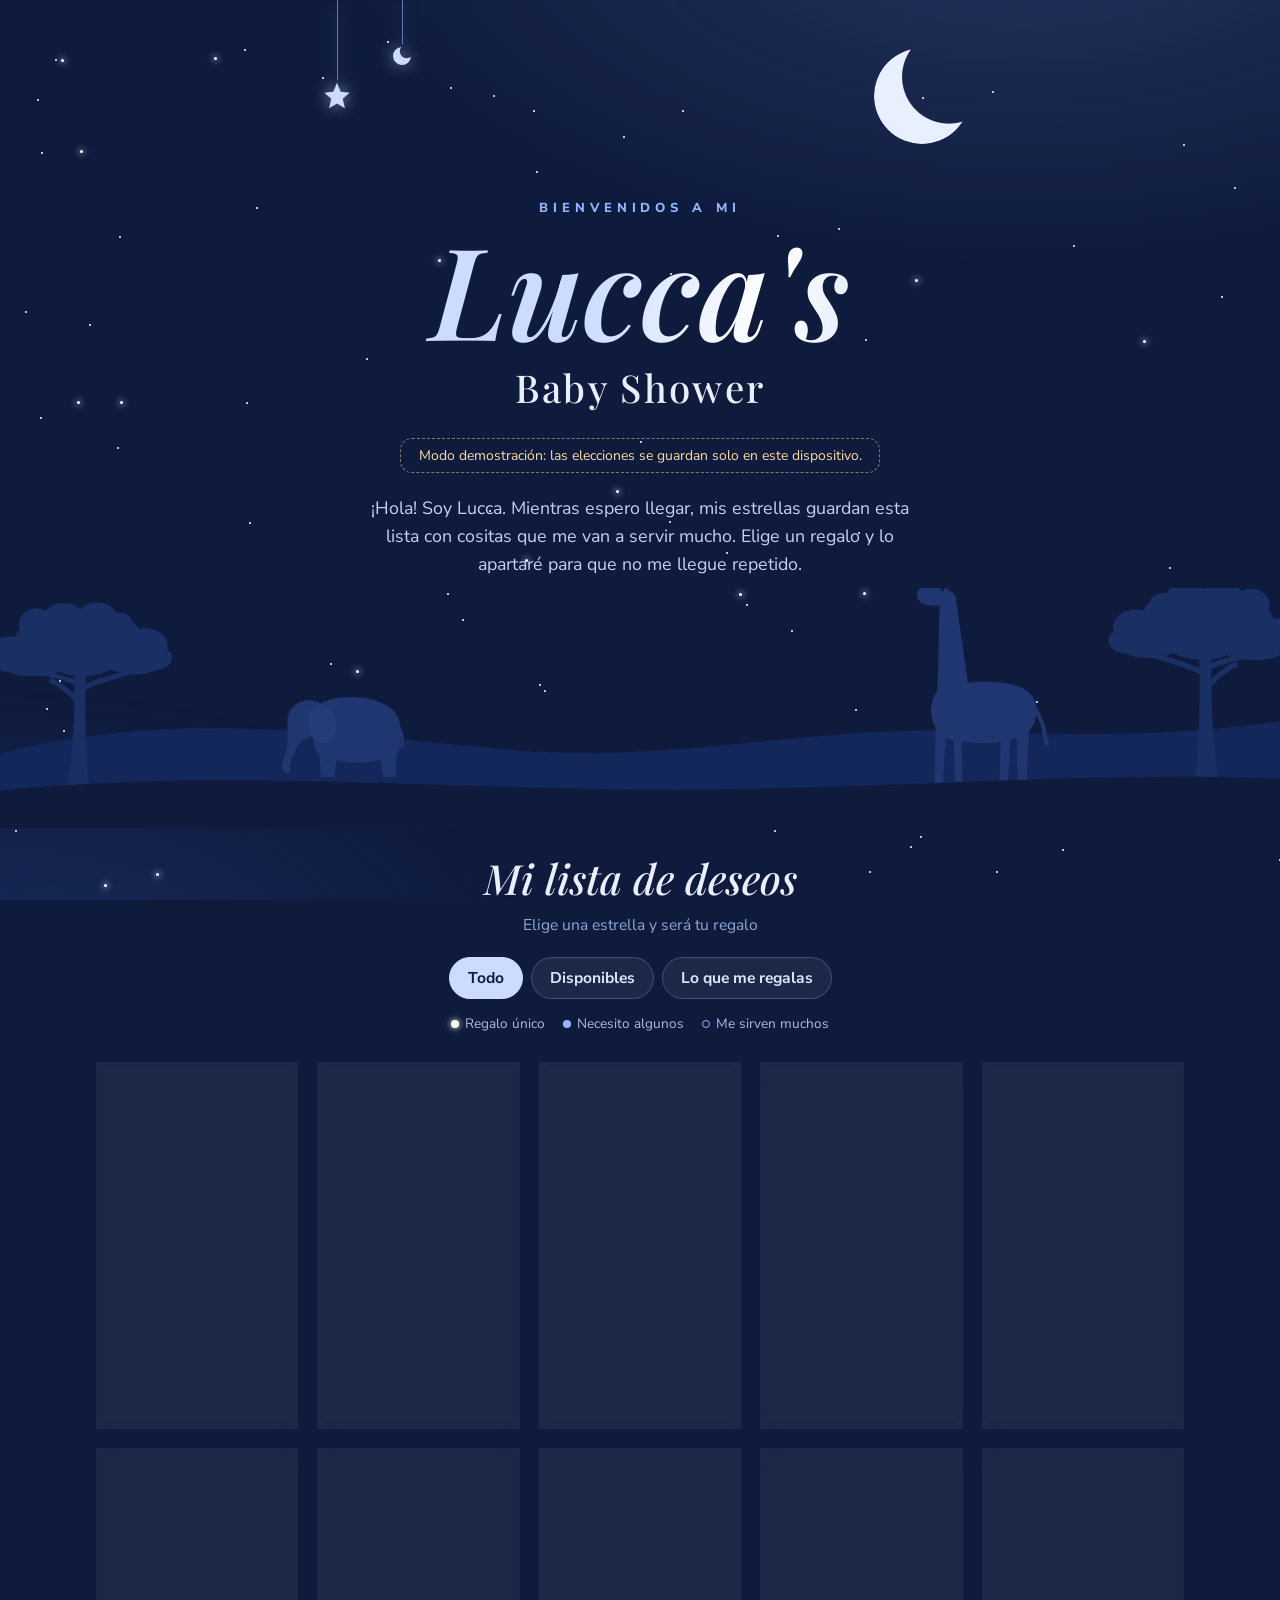
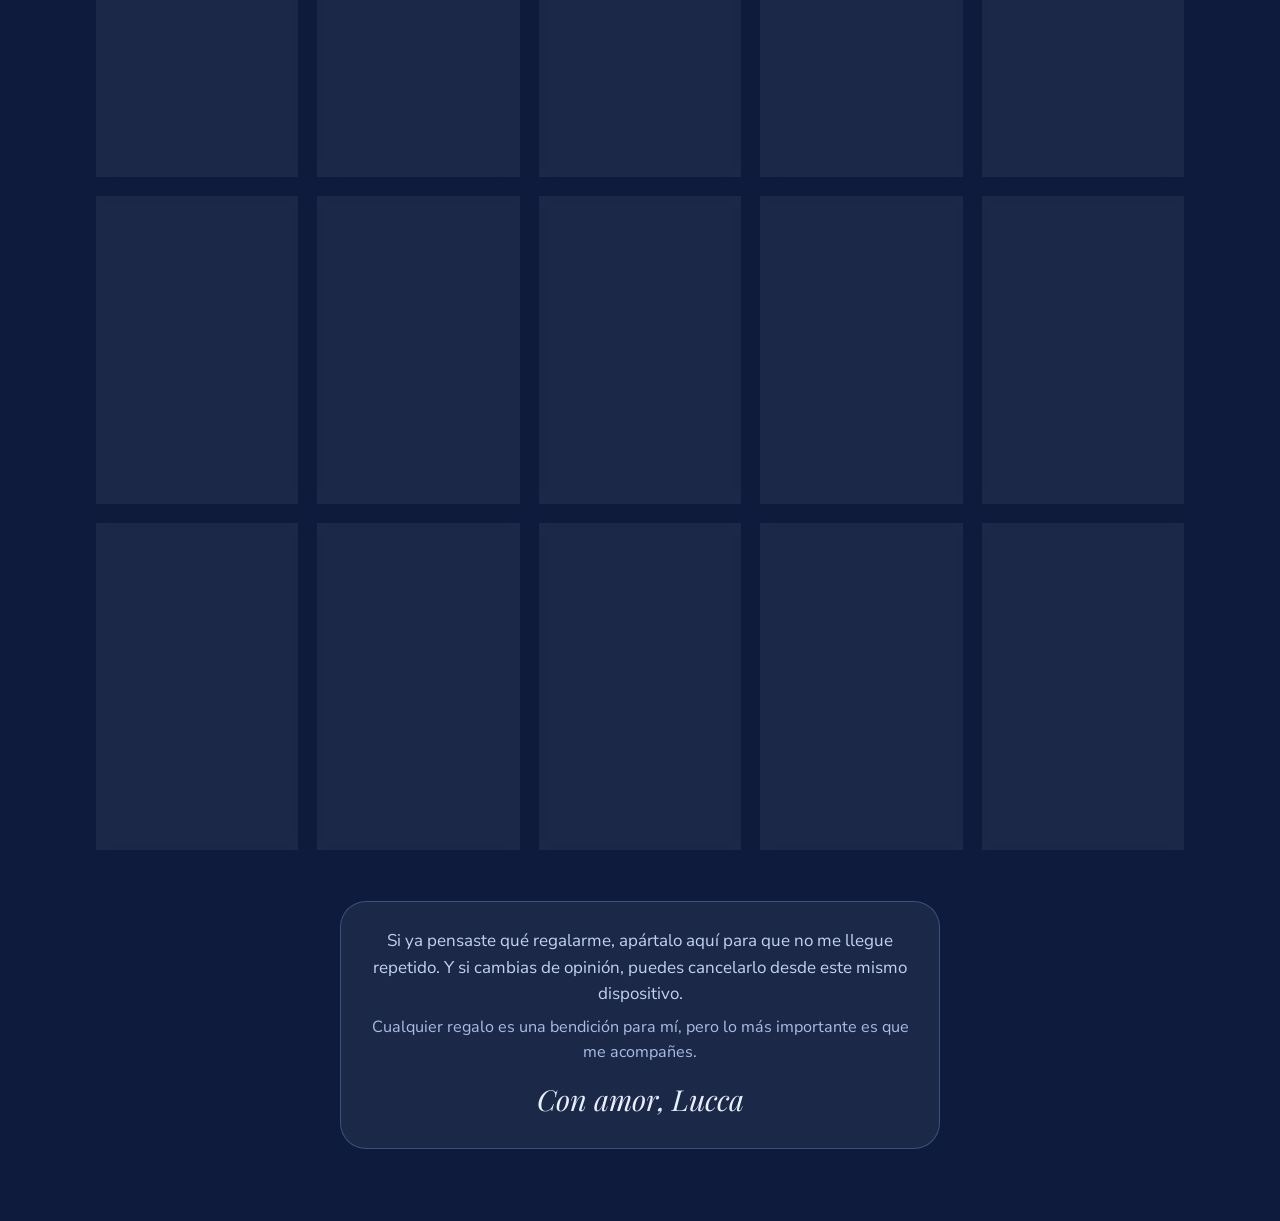
==== commit 3d0fc837: "Diseño "Noche de estrellas" para la lista de regalos Cielo nocturno con estrellas titilantes, estrel" ====
--- a/index.html
+++ b/index.html
@@ -7,52 +7,56 @@
   <meta name="description" content="¡Hola! Soy Lucca. Aquí está mi lista de regalos: elige el tuyo para que no me llegue repetido.">
   <meta property="og:title" content="Lucca's Baby Shower">
   <meta property="og:description" content="¡Hola! Soy Lucca 💙 Elige mi regalo aquí para que no me llegue repetido.">
-  <meta name="theme-color" content="#fbfaf5">
-  <link rel="icon" href="img/ilustraciones/mono.svg" type="image/svg+xml">
+  <meta name="theme-color" content="#0e1b3d">
+  <link rel="icon" href="img/ilustraciones/estrella.svg" type="image/svg+xml">
   <link rel="preconnect" href="https://fonts.googleapis.com">
   <link rel="preconnect" href="https://fonts.gstatic.com" crossorigin>
-  <link href="https://fonts.googleapis.com/css2?family=Cormorant+Garamond:ital,wght@0,400;0,500;0,600;1,400;1,500&family=Pinyon+Script&display=swap" rel="stylesheet">
+  <link href="https://fonts.googleapis.com/css2?family=Playfair+Display:ital,wght@0,500;0,600;1,500;1,600&family=Nunito+Sans:wght@400;600;700;800&display=swap" rel="stylesheet">
   <link rel="stylesheet" href="css/estilos.css">
 </head>
 <body>
-  <!-- Escena ilustrada (decorativa) -->
-  <div class="escena" aria-hidden="true">
-    <img class="deco arbol arbol-izq" src="img/ilustraciones/acacia.svg" alt="">
-    <img class="deco elefante-escena" src="img/ilustraciones/elefante.svg" alt="">
-    <img class="deco arbol arbol-der" src="img/ilustraciones/acacia.svg" alt="">
-    <img class="deco jirafa" src="img/ilustraciones/jirafa.svg" alt="">
-    <img class="deco globo globo-1" src="img/ilustraciones/globo.svg" alt="">
-    <img class="deco globo globo-2" src="img/ilustraciones/globo.svg" alt="">
-    <img class="deco globo globo-3" src="img/ilustraciones/globo.svg" alt="">
+  <!-- Cielo nocturno (decorativo) -->
+  <div class="cielo" id="cielo" aria-hidden="true">
+    <span class="fugaz" style="--top: 8%; --delay: 0s;"></span>
+    <span class="fugaz" style="--top: 46%; --delay: 4.5s;"></span>
   </div>
 
-  <main class="arco">
-    <img class="mono" src="img/ilustraciones/mono.svg" alt="" aria-hidden="true">
+  <header class="hero">
+    <div class="luna" aria-hidden="true"></div>
+    <div class="movil" aria-hidden="true">
+      <span class="hilo"></span>
+      <svg viewBox="0 0 24 24" width="34" height="34"><path d="M12 2l2.6 6.3L21 9l-5 4.3L17.6 20 12 16.6 6.4 20 8 13.3 3 9l6.4-.7Z"/></svg>
+    </div>
+    <div class="movil movil-2" aria-hidden="true">
+      <span class="hilo"></span>
+      <svg viewBox="0 0 24 24" width="24" height="24"><path d="M21 12.8A9 9 0 1 1 11.2 3a7 7 0 0 0 9.8 9.8Z"/></svg>
+    </div>
 
-    <header class="titulo">
-      <p class="antetitulo">Bienvenidos a mi</p>
-      <h1>
-        <span class="nombre">Lucca's</span>
-        <span class="evento">Baby Shower</span>
-      </h1>
-    </header>
+    <p class="antetitulo entra">Bienvenidos a mi</p>
+    <h1>
+      <span class="nombre entra"><span class="destello">Lucca's</span></span>
+      <span class="evento entra">Baby Shower</span>
+    </h1>
 
     <p id="aviso-demo" class="aviso-demo" hidden>
       Modo demostración: las elecciones se guardan solo en este dispositivo.
     </p>
 
-    <section class="intro">
+    <div class="intro entra">
       <p class="saludo" id="saludo"></p>
       <p>
-        Soy Lucca y muy pronto llegaré a conocerte. Aquí te dejo algunas ideas de
-        cositas que me van a servir mucho. Si quieres regalarme algo, elígelo aquí
-        para que no me llegue repetido.
+        ¡Hola! Soy Lucca. Mientras espero llegar, mis estrellas guardan esta lista
+        con cositas que me van a servir mucho. Elige un regalo y lo apartaré para
+        que no me llegue repetido.
       </p>
-    </section>
+    </div>
+  </header>
 
-    <div class="ornamento" aria-hidden="true"><span>✦</span></div>
+  <div class="horizonte" aria-hidden="true"></div>
 
+  <main class="contenido">
     <h2 class="subtitulo">Mi lista de deseos</h2>
+    <p class="bajada">Elige una estrella y será tu regalo</p>
 
     <nav class="filtros" aria-label="Filtrar regalos">
       <button type="button" class="filtro activo" data-filtro="todos">Todo</button>
@@ -70,23 +74,17 @@
     <ol id="lista" class="lista" aria-live="polite"></ol>
 
     <section class="nota">
-      <p class="nota-principal">
+      <p>
         Si ya pensaste qué regalarme, apártalo aquí para que no me llegue repetido.
         Y si cambias de opinión, puedes cancelarlo desde este mismo dispositivo.
       </p>
-      <p>
+      <p class="nota-suave">
         Cualquier regalo es una bendición para mí,
         pero lo más importante es que me acompañes.
       </p>
       <p class="firma">Con amor, Lucca</p>
     </section>
   </main>
-
-  <footer class="pie" aria-hidden="true">
-    <img class="pie-elefante pie-elefante-izq" src="img/ilustraciones/elefante.svg" alt="">
-    <img class="pie-elefante pie-elefante-der" src="img/ilustraciones/elefante.svg" alt="">
-    <img class="follaje" src="img/ilustraciones/follaje.svg" alt="">
-  </footer>
 
   <!-- Diálogo para confirmar el regalo -->
   <dialog id="dialogo" class="dialogo">
@@ -108,6 +106,7 @@
 
   <div id="toast" class="toast" role="status" hidden></div>
 
+  <script src="js/cielo.js"></script>
   <script src="js/config.js"></script>
   <script src="js/regalos.js"></script>
   <script src="js/api.js"></script>
--- a/css/estilos.css
+++ b/css/estilos.css
@@ -1,25 +1,22 @@
-/* Lucca's Baby Shower — estilo toile azul: grabado a línea sobre papel crema */
+/* Lucca's Baby Shower — "Noche de estrellas" */
 
 :root {
-  --papel: #fbfaf5;
-  --tarjeta: #fffefb;
-  --tinta: #2f4c8a;        /* azul toile */
-  --tinta-fuerte: #22396c;
-  --azul: #5f80bf;
-  --azul-claro: #c5d6f0;
-  --azul-pastel: #eaf0fa;
-  --linea: #cddbf0;
-  --texto: #34405a;
-  --texto-suave: #66738e;
-  --rojo: #a1414b;
-
-  --serif: "Cormorant Garamond", "Garamond", "Times New Roman", serif;
-  --script: "Pinyon Script", "Snell Roundhand", cursive;
-
-  --radio: 20px;
-  --arco-x: min(50vw, 560px);
-  --arco-y: 300px;
-  color-scheme: light;
+  --noche: #0e1b3d;
+  --noche-2: #14275a;
+  --noche-3: #1f3670;
+  --luz: #cbdcff;          /* azul luna: botones y acentos */
+  --brillo: #8fb6ff;       /* azul estrella */
+  --blanco: #f1f5ff;
+  --texto: #dce6fb;
+  --texto-suave: #a9bde6;
+  --vidrio: rgba(255, 255, 255, 0.06);
+  --borde: rgba(143, 182, 255, 0.28);
+  --papel-foto: #f4f7ff;
+  --rojo: #ffb4bd;
+
+  --display: "Playfair Display", Georgia, "Times New Roman", serif;
+  --sans: "Nunito Sans", "Segoe UI", sans-serif;
+  color-scheme: dark;
 }
 
 * { box-sizing: border-box; }
@@ -28,449 +25,459 @@
 
 body {
   min-height: 100vh;
-  background-color: var(--papel);
-  background-image: url("../img/ilustraciones/patron.svg");
+  background: var(--noche);
   color: var(--texto);
-  font-family: var(--serif);
-  font-size: 19px;
-  line-height: 1.5;
+  font-family: var(--sans);
+  font-size: 17px;
+  line-height: 1.55;
   -webkit-font-smoothing: antialiased;
-  overflow-x: hidden;
-  position: relative;
-}
-
-/* ================= escena ilustrada ================= */
-.escena {
+}
+
+/* ================= cielo ================= */
+.cielo {
+  position: fixed;
+  inset: 0;
+  pointer-events: none;
+  z-index: 0;
+  overflow: hidden;
+  background:
+    radial-gradient(1200px 600px at 80% -10%, rgba(143, 182, 255, 0.16), transparent 60%),
+    radial-gradient(900px 500px at 0% 110%, rgba(31, 54, 112, 0.6), transparent 60%);
+}
+.estrella {
   position: absolute;
-  inset: 0 0 auto 0;
-  height: 560px;
-  overflow: hidden;
-  pointer-events: none;
-  z-index: 2; /* las ilustraciones enmarcan las esquinas del arco, como en la invitación */
-}
-.deco { position: absolute; height: auto; }
-
-.arbol { width: clamp(150px, 21vw, 300px); top: 40px; }
-.arbol-izq { left: max(-40px, calc(50% - 760px)); }
-.arbol-der { right: max(-50px, calc(50% - 780px)); transform: scaleX(-1); top: 70px; }
-
-.elefante-escena {
-  width: clamp(130px, 15vw, 210px);
-  left: max(40px, calc(50% - 640px));
-  top: 300px;
-  transform: scaleX(-1);
-}
-.jirafa {
-  width: clamp(110px, 12vw, 170px);
-  right: max(30px, calc(50% - 650px));
-  top: 150px;
-  transform: scaleX(-1);
-}
-
-.globo { width: 54px; animation: flotar 7s ease-in-out infinite; }
-.globo-1 { left: calc(50% - 330px); top: 24px; }
-.globo-2 { right: calc(50% - 340px); top: 10px; width: 62px; animation-delay: -2.5s; }
-.globo-3 { right: calc(50% - 470px); top: 120px; width: 36px; animation-delay: -4.5s; opacity: 0.8; }
-
-@keyframes flotar {
-  0%, 100% { translate: 0 0; rotate: -2deg; }
-  50%      { translate: 0 -12px; rotate: 2deg; }
-}
-
-/* ================= el arco (tarjeta principal) ================= */
-.arco {
+  width: 2px;
+  height: 2px;
+  border-radius: 50%;
+  background: #fff;
+  animation: titilar ease-in-out infinite;
+}
+.estrella.grande { width: 3px; height: 3px; box-shadow: 0 0 6px 1px rgba(203, 220, 255, 0.7); }
+@keyframes titilar {
+  0%, 100% { opacity: 0.2; transform: scale(0.7); }
+  50%      { opacity: 1;   transform: scale(1.2); }
+}
+
+.fugaz {
+  position: absolute;
+  top: var(--top);
+  right: -140px;
+  width: 140px;
+  height: 2px;
+  border-radius: 2px;
+  background: linear-gradient(90deg, #fff, rgba(255, 255, 255, 0));
+  opacity: 0;
+  animation: fugaz 9s ease-out infinite;
+  animation-delay: var(--delay);
+}
+@keyframes fugaz {
+  0%   { opacity: 0; transform: translate(0, 0) rotate(-28deg); }
+  4%   { opacity: 1; }
+  18%  { opacity: 0; transform: translate(-70vw, 38vw) rotate(-28deg); }
+  100% { opacity: 0; transform: translate(-70vw, 38vw) rotate(-28deg); }
+}
+
+/* ================= encabezado ================= */
+.hero {
   position: relative;
   z-index: 1;
-  max-width: 1120px;
-  margin: 150px auto 0;
-  padding: 110px clamp(16px, 4vw, 56px) 48px;
-  background: var(--tarjeta);
-  border: 1.5px solid var(--azul-claro);
-  border-radius: var(--arco-x) var(--arco-x) 28px 28px / var(--arco-y) var(--arco-y) 28px 28px;
-  /* segunda línea interior, como el marco de la invitación */
-  box-shadow:
-    inset 0 0 0 7px var(--tarjeta),
-    inset 0 0 0 8px var(--linea),
-    0 30px 60px -30px rgba(47, 76, 138, 0.25);
-}
-
-.mono {
+  max-width: 760px;
+  margin: 0 auto;
+  padding: clamp(150px, 22vh, 210px) 20px 0;
+  text-align: center;
+}
+
+.luna {
   position: absolute;
-  top: -58px;
-  left: 50%;
-  width: clamp(150px, 22vw, 210px);
-  translate: -50% 0;
-  filter: drop-shadow(0 6px 8px rgba(47, 76, 138, 0.18));
-  animation: aparecer 0.9s ease-out both;
-}
-
-/* ================= título ================= */
-.titulo { text-align: center; }
+  top: 48px;
+  right: max(20px, calc(50% - 330px));
+  width: clamp(64px, 9vw, 96px);
+  aspect-ratio: 1;
+  border-radius: 50%;
+  background: #e8efff;
+  box-shadow: 0 0 40px 8px rgba(203, 222, 255, 0.35);
+  -webkit-mask-image: radial-gradient(circle at 78% 30%, transparent 46%, #000 47%);
+          mask-image: radial-gradient(circle at 78% 30%, transparent 46%, #000 47%);
+  animation: brillo 5s ease-in-out infinite;
+}
+@keyframes brillo {
+  0%, 100% { box-shadow: 0 0 30px 6px rgba(203, 222, 255, 0.3); }
+  50%      { box-shadow: 0 0 70px 20px rgba(203, 222, 255, 0.5); }
+}
+
+.movil {
+  position: absolute;
+  top: 0;
+  left: max(28px, calc(50% - 320px));
+  display: flex;
+  flex-direction: column;
+  align-items: center;
+  transform-origin: 50% 0;
+  animation: mecer 5s ease-in-out infinite;
+  fill: var(--luz);
+  filter: drop-shadow(0 0 8px rgba(203, 220, 255, 0.6));
+}
+.movil .hilo { width: 1px; height: 80px; background: var(--brillo); opacity: 0.6; }
+.movil-2 { left: max(78px, calc(50% - 250px)); animation-duration: 6.5s; animation-delay: -2s; }
+.movil-2 .hilo { height: 44px; }
+@keyframes mecer {
+  0%, 100% { transform: rotate(-5deg); }
+  50%      { transform: rotate(5deg); }
+}
+
 .antetitulo {
   margin: 0;
-  font-size: 0.82em;
-  letter-spacing: 0.32em;
+  font-size: 13px;
+  font-weight: 800;
+  letter-spacing: 0.38em;
   text-transform: uppercase;
-  color: var(--azul);
-  animation: aparecer 0.8s 0.1s ease-out both;
-}
-h1 {
-  margin: 0;
-  line-height: 0.9;
-  font-weight: 500;
-  color: var(--tinta);
-}
+  color: var(--brillo);
+}
+h1 { margin: 6px 0 0; font-weight: 600; }
 h1 .nombre {
   display: block;
-  font-size: clamp(3.6rem, 12vw, 7.2rem);
-  letter-spacing: 0.01em;
-  animation: aparecer 0.9s 0.2s ease-out both;
+  font-family: var(--display);
+  font-style: italic;
+  font-size: clamp(4.4rem, 15vw, 8rem);
+  line-height: 1;
+  animation-delay: 0.2s;
+}
+.destello {
+  background: linear-gradient(100deg, var(--luz) 20%, #ffffff 40%, var(--luz) 60%);
+  background-size: 200% 100%;
+  -webkit-background-clip: text;
+          background-clip: text;
+  color: transparent;
+  animation: destello 6s linear infinite;
+  padding: 0 0.08em;
+}
+@keyframes destello {
+  from { background-position: 200% 0; }
+  to   { background-position: -200% 0; }
 }
 h1 .evento {
   display: block;
-  font-family: var(--script);
-  font-weight: 400;
-  font-size: clamp(2.2rem, 6.5vw, 3.8rem);
-  color: var(--azul);
-  margin-top: 0.08em;
-  animation: aparecer 0.9s 0.35s ease-out both;
-}
-
+  margin-top: 6px;
+  font-family: var(--display);
+  font-weight: 500;
+  font-size: clamp(1.7rem, 5vw, 2.4rem);
+  letter-spacing: 0.06em;
+  color: #e8efff;
+  animation-delay: 0.45s;
+}
+
+.entra { animation: aparecer 1.1s ease-out both; }
+.intro.entra { animation-delay: 0.7s; }
 @keyframes aparecer {
-  from { opacity: 0; transform: translateY(10px); }
-  to   { opacity: 1; transform: none; }
-}
-
-/* ================= textos ================= */
+  from { opacity: 0; transform: translateY(16px); filter: blur(4px); }
+  to   { opacity: 1; transform: none; filter: none; }
+}
+
+.aviso-demo {
+  margin: 20px auto 0;
+  max-width: 480px;
+  padding: 6px 14px;
+  border: 1px dashed rgba(255, 214, 140, 0.5);
+  border-radius: 12px;
+  color: #ffdca0;
+  font-size: 0.82em;
+}
+
 .intro {
-  text-align: center;
-  max-width: 600px;
+  max-width: 560px;
   margin: 22px auto 0;
-  color: var(--texto-suave);
-  font-size: 1.08em;
-  animation: aparecer 0.9s 0.5s ease-out both;
+  color: #c3d2f2;
+  font-size: 1.05em;
 }
 .intro p { margin: 0 0 6px; }
-.saludo { color: var(--tinta); font-size: 1.15em; font-weight: 500; }
+.saludo { color: #fff; font-weight: 700; font-size: 1.1em; }
 .saludo:empty { display: none; }
 .saludo button {
   font: inherit;
   font-size: 0.75em;
-  color: var(--azul);
+  font-weight: 600;
+  color: var(--texto-suave);
   background: none;
   border: 0;
   text-decoration: underline;
   text-underline-offset: 3px;
   cursor: pointer;
-  padding: 0 4px;
-}
-
-.aviso-demo {
-  background: #fff8ea;
-  border: 1px dashed #e6cf9e;
-  color: #7a5b1f;
-  border-radius: 12px;
-  padding: 6px 14px;
-  text-align: center;
-  font-size: 0.85em;
-  margin: 18px auto 0;
-  max-width: 520px;
-}
-
-.ornamento {
-  display: flex;
-  align-items: center;
-  gap: 14px;
-  max-width: 340px;
-  margin: 30px auto 14px;
-  color: var(--azul-claro);
-}
-.ornamento::before, .ornamento::after {
-  content: "";
-  flex: 1;
-  height: 1px;
-  background: linear-gradient(to var(--dir, right), transparent, var(--azul-claro));
-}
-.ornamento::after { --dir: left; }
+}
+
+.horizonte {
+  position: relative;
+  z-index: 1;
+  height: clamp(130px, 20vw, 240px);
+  margin-top: 10px;
+  background: url("../img/ilustraciones/noche.svg") center bottom / cover no-repeat;
+}
+
+/* ================= contenido ================= */
+.contenido {
+  position: relative;
+  z-index: 1;
+  max-width: 1120px;
+  margin: 0 auto;
+  padding: 18px 16px 72px;
+}
 
 .subtitulo {
-  text-align: center;
+  margin: 0;
+  text-align: center;
+  font-family: var(--display);
+  font-style: italic;
   font-weight: 500;
-  font-style: italic;
-  font-size: clamp(1.6rem, 4vw, 2.1rem);
-  color: var(--tinta);
-  margin: 0 0 16px;
-}
-
-/* ================= filtros y leyenda ================= */
-.filtros {
-  display: flex;
-  justify-content: center;
-  gap: 8px;
-  flex-wrap: wrap;
-}
+  font-size: clamp(2rem, 5vw, 2.6rem);
+  color: #e8efff;
+}
+.bajada { margin: 2px 0 20px; text-align: center; color: #8fa6d6; font-size: 0.92em; }
+
+.filtros { display: flex; justify-content: center; gap: 8px; flex-wrap: wrap; }
 .filtro {
   font: inherit;
-  font-size: 0.95em;
-  color: var(--tinta);
-  background: var(--tarjeta);
-  border: 1px solid var(--linea);
+  font-size: 0.92em;
+  font-weight: 700;
+  color: var(--texto);
+  background: var(--vidrio);
+  border: 1px solid var(--borde);
   border-radius: 999px;
-  padding: 3px 18px;
+  padding: 8px 18px;
+  min-height: 40px;
   cursor: pointer;
   transition: background 0.2s, color 0.2s, border-color 0.2s;
 }
-.filtro:hover { background: var(--azul-pastel); }
-.filtro.activo { background: var(--tinta); border-color: var(--tinta); color: #fff; }
+.filtro:hover { border-color: var(--brillo); }
+.filtro.activo { background: var(--luz); border-color: var(--luz); color: var(--noche); }
 
 .leyenda {
   display: flex;
   justify-content: center;
   flex-wrap: wrap;
   gap: 4px 18px;
-  margin: 14px 0 26px;
-  font-size: 0.85em;
+  margin: 14px 0 28px;
+  font-size: 0.8em;
   color: var(--texto-suave);
 }
 .leyenda span { display: inline-flex; align-items: center; gap: 6px; }
-.punto { width: 9px; height: 9px; border-radius: 50%; display: inline-block; }
-.punto.unico  { background: var(--tinta); }
-.punto.cupo   { background: var(--azul); }
-.punto.varios { background: var(--azul-claro); border: 1px solid var(--azul); }
+.punto { width: 8px; height: 8px; border-radius: 50%; display: inline-block; }
+.punto.unico  { background: #fff; box-shadow: 0 0 6px #fff; }
+.punto.cupo   { background: var(--brillo); }
+.punto.varios { border: 1px solid var(--brillo); }
 
 .estado-carga { text-align: center; color: var(--texto-suave); font-style: italic; }
 
-/* ================= tarjetas de regalo ================= */
+/* ================= tarjetas ================= */
 .lista {
   list-style: none;
   margin: 0;
   padding: 0;
   display: grid;
-  grid-template-columns: repeat(auto-fill, minmax(190px, 1fr));
+  grid-template-columns: repeat(auto-fill, minmax(200px, 1fr));
   gap: 20px;
 }
 
 .regalo {
   position: relative;
-  background: #fff;
-  border: 1px solid var(--linea);
-  border-radius: var(--radio);
-  box-shadow: inset 0 0 0 4px #fff, inset 0 0 0 5px var(--azul-pastel);
-  padding: 16px 14px 18px;
   display: flex;
   flex-direction: column;
   align-items: center;
   text-align: center;
-  transition: transform 0.25s ease, box-shadow 0.25s ease, opacity 0.3s;
+  padding: 14px 12px 16px;
+  border-radius: 22px;
+  background: var(--vidrio);
+  border: 1px solid var(--borde);
+  -webkit-backdrop-filter: blur(4px);
+          backdrop-filter: blur(4px);
+  animation: flotar 6s ease-in-out infinite;
+  animation-delay: calc(var(--i, 0) * -0.7s);
+  transition: border-color 0.3s, background 0.3s, scale 0.3s;
+}
+.regalo:hover { border-color: var(--brillo); background: rgba(255, 255, 255, 0.09); scale: 1.02; }
+@keyframes flotar {
+  0%, 100% { translate: 0 0; }
+  50%      { translate: 0 -8px; }
 }
 .lista.entrada .regalo {
-  animation: aparecer 0.6s ease-out both;
-  animation-delay: calc(var(--i, 0) * 40ms + 0.3s);
-}
-.regalo:hover {
-  transform: translateY(-4px) rotate(-0.4deg);
-  box-shadow: inset 0 0 0 4px #fff, inset 0 0 0 5px var(--azul-pastel),
-              0 14px 26px -14px rgba(47, 76, 138, 0.35);
+  animation: aparecer 0.8s ease-out both, flotar 6s ease-in-out infinite;
+  animation-delay: calc(var(--i, 0) * 60ms + 0.2s), calc(var(--i, 0) * -0.7s);
 }
 
 .numero {
   position: absolute;
-  top: 10px;
-  left: 10px;
-  width: 34px;
-  height: 34px;
-  border-radius: 50%;
-  background: var(--azul-pastel);
-  border: 1px solid var(--linea);
-  color: var(--tinta);
+  top: 8px;
+  left: 8px;
+  z-index: 1;
+  width: 30px;
+  height: 30px;
   display: grid;
   place-items: center;
-  font-size: 1.05em;
-  font-weight: 600;
-  z-index: 1;
+  border-radius: 50%;
+  background: var(--noche-3);
+  border: 1px solid var(--borde);
+  color: var(--luz);
+  font-size: 0.82em;
+  font-weight: 800;
 }
 
 .foto {
   width: 100%;
-  aspect-ratio: 1 / 0.9;
+  aspect-ratio: 1 / 0.86;
+  padding: 8px;
+  border-radius: 16px;
+  background: var(--papel-foto);
   display: grid;
   place-items: center;
-  margin-bottom: 10px;
-}
-.foto img {
-  width: 100%;
-  height: 100%;
-  object-fit: contain;
-  mix-blend-mode: multiply;
-}
+}
+.foto img { width: 100%; height: 100%; object-fit: contain; mix-blend-mode: multiply; }
 
 .regalo h3 {
-  margin: 0;
-  font-size: 1.18em;
-  font-weight: 600;
-  color: var(--tinta);
-  line-height: 1.15;
-}
-.detalle { margin: 2px 0 0; font-size: 0.9em; color: var(--texto-suave); font-style: italic; }
+  margin: 12px 0 0;
+  font-size: 1.02em;
+  font-weight: 800;
+  line-height: 1.2;
+  color: var(--blanco);
+}
+.detalle { margin: 2px 0 0; font-size: 0.85em; color: var(--texto-suave); }
 
 .etiqueta {
   display: inline-flex;
   align-items: center;
   gap: 6px;
-  margin: 10px 0 12px;
-  font-size: 0.82em;
-  letter-spacing: 0.03em;
-  color: var(--azul);
-  min-height: 1.3em;
-}
-.etiqueta::before {
-  content: "";
-  width: 7px; height: 7px;
-  border-radius: 50%;
-  background: currentColor;
-  flex: none;
-}
-.etiqueta.unico  { color: var(--tinta); }
-.etiqueta.cupo   { color: var(--azul); }
-.etiqueta.varios { color: var(--azul); }
-.etiqueta.varios::before { background: var(--azul-claro); border: 1px solid var(--azul); }
+  margin: 8px 0 12px;
+  font-size: 0.72em;
+  font-weight: 700;
+  letter-spacing: 0.08em;
+  text-transform: uppercase;
+  color: var(--brillo);
+}
+.etiqueta::before { content: ""; width: 7px; height: 7px; border-radius: 50%; flex: none; }
+.etiqueta.unico::before  { background: #fff; box-shadow: 0 0 6px #fff; }
+.etiqueta.cupo::before   { background: var(--brillo); }
+.etiqueta.varios::before { border: 1px solid var(--brillo); }
 
 /* ================= botones ================= */
 .btn {
   font: inherit;
-  font-size: 1em;
-  font-weight: 600;
-  border: 1px solid var(--tinta);
-  background: var(--tinta);
-  color: #fff;
+  font-size: 0.95em;
+  font-weight: 800;
+  color: var(--noche);
+  background: var(--luz);
+  border: 0;
   border-radius: 999px;
-  padding: 5px 20px;
+  padding: 10px 20px;
+  min-height: 44px;
+  margin-top: auto;
   cursor: pointer;
-  margin-top: auto;
-  transition: background 0.2s, transform 0.1s;
-}
-.btn:hover { background: var(--tinta-fuerte); }
+  transition: background 0.2s, transform 0.15s, box-shadow 0.2s;
+}
+.btn:hover { background: #fff; transform: translateY(-2px); box-shadow: 0 0 22px rgba(203, 220, 255, 0.45); }
 .btn:active { transform: scale(0.97); }
-.btn:disabled { opacity: 0.55; cursor: default; }
-.btn:focus-visible, .filtro:focus-visible, .btn-link:focus-visible {
-  outline: 2px solid var(--azul);
-  outline-offset: 2px;
-}
-.btn-sec { background: #fff; color: var(--tinta); }
-.btn-sec:hover { background: var(--azul-pastel); }
+.btn:disabled { opacity: 0.55; cursor: default; transform: none; box-shadow: none; }
+.btn-sec { background: transparent; color: var(--texto); border: 1px solid var(--borde); }
+.btn-sec:hover { background: var(--vidrio); box-shadow: none; }
+.btn:focus-visible, .filtro:focus-visible, .btn-link:focus-visible, .saludo button:focus-visible {
+  outline: 2px solid var(--brillo);
+  outline-offset: 3px;
+}
 
 .btn-link {
   font: inherit;
-  font-size: 0.85em;
+  font-size: 0.82em;
+  color: var(--texto-suave);
   background: none;
   border: 0;
-  color: var(--texto-suave);
   text-decoration: underline;
   text-underline-offset: 3px;
   cursor: pointer;
-  margin-top: 4px;
-  padding: 2px;
+  margin-top: 2px;
+  padding: 4px;
 }
 
 /* elegido por otra persona */
-.regalo.agotado { opacity: 0.55; }
-.regalo.agotado .foto img { filter: grayscale(0.6); }
-.regalo.agotado .sello { margin-top: auto; color: var(--texto-suave); font-style: italic; }
-
-/* elegido por mí */
+.regalo.agotado { opacity: 0.5; animation-play-state: paused; }
+.regalo.agotado .foto img { filter: grayscale(0.7); }
+.regalo.agotado .sello { margin-top: auto; color: var(--texto-suave); font-style: italic; font-size: 0.9em; }
+
+/* elegido por mí: brilla */
 .regalo.mio {
-  border-color: var(--azul-claro);
-  background: linear-gradient(#fff, #f3f7fd);
-  box-shadow: inset 0 0 0 4px #fff, inset 0 0 0 5px var(--azul-claro);
-}
-.regalo.mio .sello { margin-top: auto; color: var(--tinta); font-weight: 600; }
+  border-color: var(--brillo);
+  background: rgba(143, 182, 255, 0.14);
+  animation: flotar 6s ease-in-out infinite, halo 2s ease-out infinite;
+}
+@keyframes halo {
+  0%   { box-shadow: 0 0 0 0 rgba(143, 182, 255, 0.55); }
+  100% { box-shadow: 0 0 0 18px rgba(143, 182, 255, 0); }
+}
+.regalo.mio .sello { margin-top: auto; color: #fff; font-weight: 800; }
 
 .vacio {
   grid-column: 1 / -1;
+  padding: 24px 0;
   text-align: center;
   color: var(--texto-suave);
   font-style: italic;
-  padding: 24px 0;
 }
 
 /* ================= nota final ================= */
 .nota {
-  margin: 44px auto 0;
   max-width: 600px;
-  border: 1px solid var(--linea);
-  border-radius: 24px;
-  background: #fff;
-  box-shadow: inset 0 0 0 5px #fff, inset 0 0 0 6px var(--azul-pastel);
-  padding: 22px 26px 12px;
-  text-align: center;
-  color: var(--texto-suave);
-}
-.nota p { margin: 4px 0; }
-.nota-principal { color: var(--tinta); font-size: 1.06em; margin-bottom: 10px !important; }
+  margin: 52px auto 0;
+  padding: 26px 24px 18px;
+  border-radius: 26px;
+  border: 1px solid var(--borde);
+  background: var(--vidrio);
+  text-align: center;
+  color: #c3d2f2;
+}
+.nota p { margin: 0 0 8px; }
+.nota-suave { color: var(--texto-suave); font-size: 0.95em; }
 .firma {
-  font-family: var(--script);
-  font-size: 2.1em;
-  color: var(--azul);
-  margin-top: 8px !important;
-  line-height: 1.4;
-}
-
-/* ================= pie con follaje ================= */
-.pie {
-  position: relative;
-  height: 210px;
-  margin-top: -40px;
-  overflow: hidden;
-  pointer-events: none;
-  z-index: 2;
-}
-.follaje {
-  position: absolute;
-  bottom: 0;
-  left: 0;
-  width: 100%;
-  height: 140px;
-}
-.pie-elefante {
-  position: absolute;
-  bottom: 30px;
-  width: clamp(120px, 16vw, 210px);
-}
-.pie-elefante-izq { left: max(8px, calc(50% - 680px)); transform: scaleX(-1); }
-.pie-elefante-der { right: max(8px, calc(50% - 680px)); }
+  margin-top: 12px !important;
+  font-family: var(--display);
+  font-style: italic;
+  font-size: 1.7em;
+  color: #e8efff;
+}
 
 /* ================= diálogo ================= */
 .dialogo {
-  border: 1px solid var(--linea);
+  width: min(400px, calc(100vw - 32px));
+  padding: 22px 22px 20px;
+  border: 1px solid var(--borde);
   border-radius: 26px;
-  padding: 22px 22px 20px;
-  width: min(390px, calc(100vw - 32px));
-  background: var(--tarjeta);
+  background: var(--noche-2);
   color: var(--texto);
-  box-shadow: inset 0 0 0 6px var(--tarjeta), inset 0 0 0 7px var(--azul-pastel),
-              0 24px 60px rgba(47, 76, 138, 0.3);
-  text-align: center;
-}
-.dialogo[open] { animation: aparecer 0.3s ease-out; }
-.dialogo::backdrop { background: rgba(47, 76, 138, 0.3); backdrop-filter: blur(3px); }
-.dlg-foto { height: 140px; display: grid; place-items: center; margin-bottom: 6px; }
-.dlg-foto img { height: 140px; width: auto; max-width: 100%; object-fit: contain; mix-blend-mode: multiply; }
-.dlg-ante { margin: 0; font-family: var(--script); font-size: 1.7em; color: var(--azul); line-height: 1.2; }
-.dialogo h2 { margin: 0; font-weight: 600; color: var(--tinta); font-size: 1.5em; line-height: 1.15; }
-.dlg-sub { margin: 6px 0 14px; color: var(--texto-suave); font-size: 0.95em; }
-.dialogo label { display: block; text-align: left; font-size: 0.9em; color: var(--texto-suave); margin-bottom: 4px; }
+  box-shadow: 0 0 60px rgba(143, 182, 255, 0.25), 0 30px 60px rgba(0, 0, 0, 0.5);
+  text-align: center;
+}
+.dialogo[open] { animation: aparecer 0.35s ease-out; }
+.dialogo::backdrop { background: rgba(5, 10, 30, 0.65); backdrop-filter: blur(4px); }
+.dlg-foto {
+  height: 150px;
+  padding: 8px;
+  margin-bottom: 10px;
+  border-radius: 18px;
+  background: var(--papel-foto);
+  display: grid;
+  place-items: center;
+}
+.dlg-foto img { height: 134px; width: auto; max-width: 100%; object-fit: contain; mix-blend-mode: multiply; }
+.dlg-ante { margin: 0; font-family: var(--display); font-style: italic; font-size: 1.3em; color: var(--brillo); }
+.dialogo h2 { margin: 0; font-family: var(--display); font-weight: 600; font-size: 1.6em; line-height: 1.15; color: #fff; }
+.dlg-sub { margin: 6px 0 16px; color: var(--texto-suave); font-size: 0.92em; }
+.dialogo label { display: block; margin-bottom: 4px; text-align: left; font-size: 0.85em; font-weight: 700; color: var(--texto-suave); }
 .dialogo input {
   width: 100%;
   font: inherit;
-  font-size: 1.05em;
-  padding: 8px 14px;
-  border: 1px solid var(--linea);
+  padding: 10px 14px;
+  border: 1px solid var(--borde);
   border-radius: 12px;
-  color: var(--texto);
-  background: #fff;
-}
-.dialogo input:focus { outline: 2px solid var(--azul-claro); border-color: var(--azul-claro); }
-.dlg-error { color: var(--rojo); min-height: 1.3em; margin: 6px 0 4px; font-size: 0.92em; }
+  background: rgba(255, 255, 255, 0.08);
+  color: #fff;
+}
+.dialogo input::placeholder { color: #7f93bf; }
+.dialogo input:focus { outline: 2px solid var(--brillo); border-color: var(--brillo); }
+.dlg-error { min-height: 1.3em; margin: 6px 0 4px; font-size: 0.9em; color: var(--rojo); }
 .dlg-botones { display: flex; gap: 10px; justify-content: center; flex-wrap: wrap; }
 .dlg-botones .btn { margin-top: 0; }
 
@@ -479,54 +486,31 @@
   position: fixed;
   left: 50%;
   bottom: 20px;
+  z-index: 10;
   transform: translateX(-50%);
-  background: var(--tinta);
-  color: #fff;
-  padding: 10px 22px;
-  border-radius: 999px;
-  box-shadow: 0 10px 30px -10px rgba(47, 76, 138, 0.6);
-  z-index: 10;
   width: max-content;
   max-width: calc(100vw - 32px);
-  text-align: center;
-  animation: aparecer 0.3s ease-out;
+  padding: 12px 22px;
+  border-radius: 999px;
+  background: var(--luz);
+  color: var(--noche);
+  font-weight: 800;
+  text-align: center;
+  box-shadow: 0 0 30px rgba(203, 220, 255, 0.5);
+  animation: aparecer 0.35s ease-out;
 }
 
 /* ================= responsive ================= */
-@media (max-width: 900px) {
-  :root { --arco-y: 220px; }
-  .elefante-escena, .globo-3 { display: none; }
-  .jirafa { right: -10px; top: 170px; width: 110px; }
-  .arbol-izq { left: -60px; }
-  .arbol-der { right: -70px; }
-  .globo-1 { left: 22%; }
-  .globo-2 { right: 18%; }
-}
-
 @media (max-width: 600px) {
-  :root { --arco-y: 150px; }
-  body { font-size: 17px; }
-  .escena { height: 340px; }
-  .arbol { width: 150px; top: 10px; }
-  .arbol-izq { left: -70px; }
-  .arbol-der { right: -78px; top: 30px; }
-  .jirafa { display: none; }
-  .globo { width: 38px; }
-  .globo-1 { left: 16%; top: 14px; }
-  .globo-2 { right: 14%; top: 6px; width: 44px; }
-  .arco { margin: 110px 10px 0; padding: 84px 14px 32px; }
-  .mono { top: -44px; }
-  .intro { margin-top: 16px; }
-  .lista { grid-template-columns: repeat(2, minmax(0, 1fr)); gap: 12px; }
-  .regalo { padding: 12px 8px 14px; }
-  .regalo h3 { font-size: 1.05em; }
-  .numero { width: 28px; height: 28px; font-size: 0.9em; top: 7px; left: 7px; }
-  .btn { padding: 4px 14px; font-size: 0.95em; }
-  .pie { height: 150px; margin-top: -30px; }
-  .follaje { height: 100px; }
-  .pie-elefante { width: 105px; bottom: 22px; }
-}
-
+  body { font-size: 16px; }
+  .hero { padding-top: 140px; }
+  .luna { top: 36px; }
+  .lista { grid-template-columns: repeat(2, minmax(0, 1fr)); gap: 14px; }
+  .regalo { padding: 10px 8px 12px; border-radius: 18px; }
+  .numero { width: 26px; height: 26px; top: 6px; left: 6px; }
+  .regalo h3 { font-size: 0.95em; }
+  .btn { padding: 9px 14px; font-size: 0.9em; }
+}
 @media (max-width: 340px) {
   .lista { grid-template-columns: 1fr; }
 }
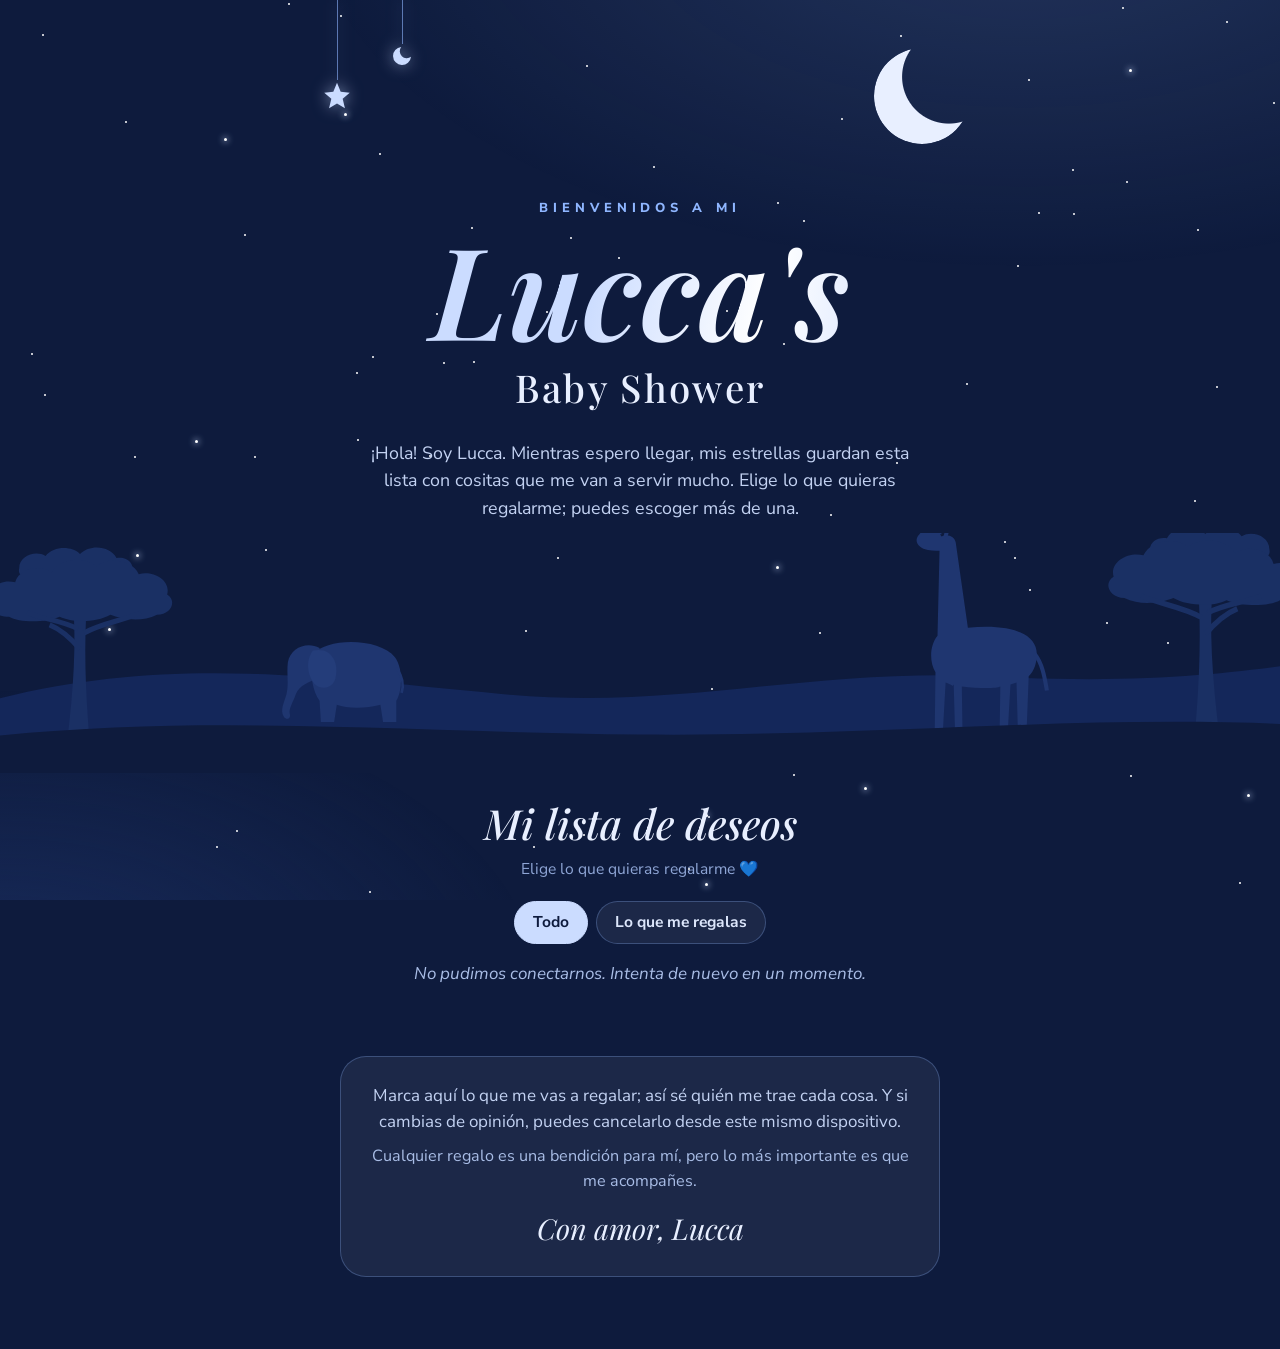
==== commit 954731d6: "Quitar regalos únicos y cupos: cualquiera puede regalar lo que quiera Sin bloqueos; la mamá ve en el" ====
--- a/index.html
+++ b/index.html
@@ -46,8 +46,8 @@
       <p class="saludo" id="saludo"></p>
       <p>
         ¡Hola! Soy Lucca. Mientras espero llegar, mis estrellas guardan esta lista
-        con cositas que me van a servir mucho. Elige un regalo y lo apartaré para
-        que no me llegue repetido.
+        con cositas que me van a servir mucho. Elige lo que quieras regalarme;
+        puedes escoger más de una.
       </p>
     </div>
   </header>
@@ -56,26 +56,19 @@
 
   <main class="contenido">
     <h2 class="subtitulo">Mi lista de deseos</h2>
-    <p class="bajada">Elige una estrella y será tu regalo</p>
+    <p class="bajada">Elige lo que quieras regalarme 💙</p>
 
     <nav class="filtros" aria-label="Filtrar regalos">
       <button type="button" class="filtro activo" data-filtro="todos">Todo</button>
-      <button type="button" class="filtro" data-filtro="disponibles">Disponibles</button>
       <button type="button" class="filtro" data-filtro="mios">Lo que me regalas</button>
     </nav>
-
-    <p class="leyenda">
-      <span><i class="punto unico"></i>Regalo único</span>
-      <span><i class="punto cupo"></i>Necesito algunos</span>
-      <span><i class="punto varios"></i>Me sirven muchos</span>
-    </p>
 
     <p id="cargando" class="estado-carga">Cargando mi lista…</p>
     <ol id="lista" class="lista" aria-live="polite"></ol>
 
     <section class="nota">
       <p>
-        Si ya pensaste qué regalarme, apártalo aquí para que no me llegue repetido.
+        Marca aquí lo que me vas a regalar; así sé quién me trae cada cosa.
         Y si cambias de opinión, puedes cancelarlo desde este mismo dispositivo.
       </p>
       <p class="nota-suave">
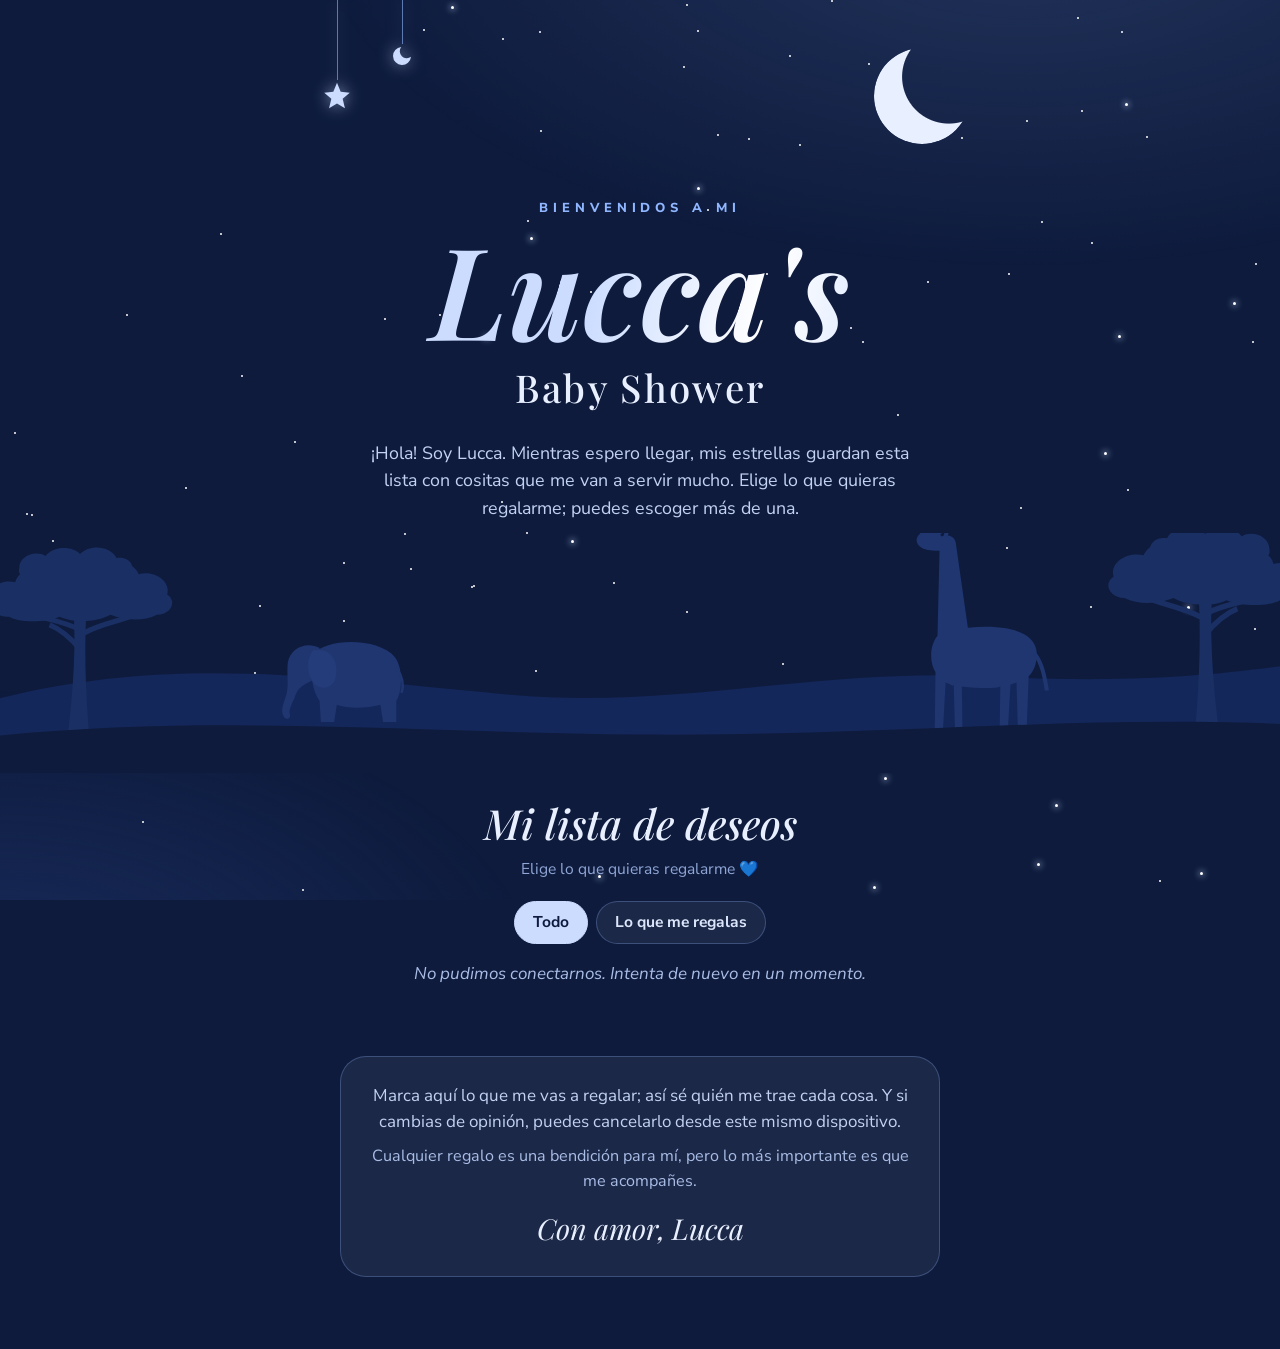
==== commit ffc7672b: "Agregar opción de regalo personalizado con nota Nueva tarjeta al final: el invitado escribe su nombr" ====
--- a/index.html
+++ b/index.html
@@ -89,6 +89,11 @@
       <label for="dlg-nombre">¿Cómo te llamas?</label>
       <input id="dlg-nombre" name="nombre" autocomplete="name" maxlength="60" required
              placeholder="Ej: Tía María">
+      <div id="dlg-nota-campo" hidden>
+        <label for="dlg-nota">¿Qué me vas a regalar? <span class="opc">(opcional)</span></label>
+        <input id="dlg-nota" name="nota" maxlength="200"
+               placeholder="Ej: una cobija tejida a mano">
+      </div>
       <p id="dlg-error" class="dlg-error" role="alert"></p>
       <div class="dlg-botones">
         <button type="button" class="btn btn-sec" id="dlg-cancelar">Volver</button>
--- a/css/estilos.css
+++ b/css/estilos.css
@@ -518,3 +518,28 @@
 @media (prefers-reduced-motion: reduce) {
   *, *::before, *::after { animation: none !important; transition: none !important; }
 }
+
+/* ================= regalo personalizado ================= */
+.regalo.personal {
+  border-style: dashed;
+  border-color: var(--brillo);
+  background: linear-gradient(180deg, rgba(143,182,255,0.1), var(--vidrio));
+}
+.regalo.personal .foto { background: #fff; }
+.foto .icono-regalo {
+  width: auto;
+  height: 78%;
+  mix-blend-mode: normal;
+  filter: drop-shadow(0 4px 8px rgba(47,76,138,0.18));
+}
+.mi-nota {
+  display: block;
+  margin: 2px 0 8px;
+  font-style: italic;
+  font-size: 0.9em;
+  color: var(--texto-suave);
+}
+
+/* campo de nota en el diálogo */
+#dlg-nota-campo { margin-top: 12px; }
+#dlg-nota-campo .opc { font-weight: 400; color: var(--texto-suave); }
